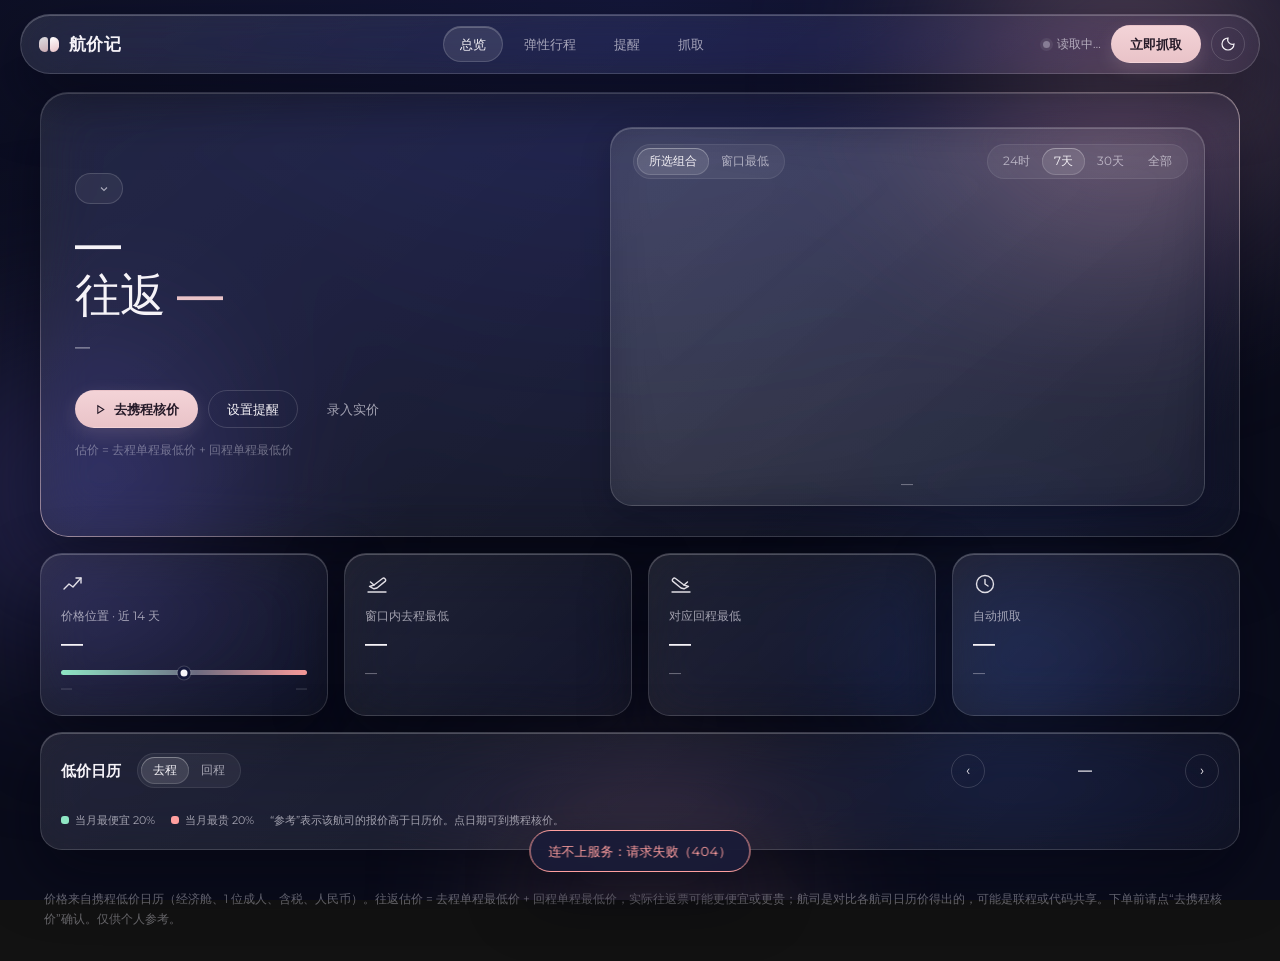
==== web/index.html @ 9f427bad "Merge pull request #7 from jerryzhou945/feat/m8-desktop M8: Windows 桌面端（玻璃界面、每小时抓取、航司、到价提醒）" ====
<!doctype html>
<html lang="zh-CN">
<head>
<meta charset="utf-8">
<meta name="viewport" content="width=device-width, initial-scale=1, viewport-fit=cover">
<meta name="color-scheme" content="dark light">
<title>航价记</title>
<link rel="icon" href="icon.svg" type="image/svg+xml">
<link rel="preconnect" href="https://fonts.googleapis.com">
<link rel="preconnect" href="https://fonts.gstatic.com" crossorigin>
<link rel="stylesheet" href="https://fonts.googleapis.com/css2?family=Montserrat:wght@400;500;600;700&display=swap">
<link rel="stylesheet" href="styles.css">
<script>
  // 在首屏渲染前套用保存的主题，避免闪一下
  try { const t = localStorage.getItem("fr-theme"); if (t) document.documentElement.setAttribute("data-theme", t); } catch (e) { /* ignore */ }
</script>
<script src="vendor/echarts.min.js"></script>
<script type="module" src="app.js"></script>
</head>
<body>
<div class="ambient" aria-hidden="true"><div class="orb a"></div><div class="orb b"></div><div class="orb c"></div><div class="orb d"></div></div>

<header class="topbar">
  <div class="topbar-inner glass">
    <div class="brand">
      <span class="brand-mark" aria-hidden="true"><i></i><i></i></span>
      航价记
    </div>
    <nav class="tabs" aria-label="页面">
      <button type="button" data-view="overview" class="on">总览</button>
      <button type="button" data-view="flex">弹性行程</button>
      <button type="button" data-view="alerts">提醒<span class="badge" id="alertBadge" hidden></span></button>
      <button type="button" data-view="runs">抓取</button>
    </nav>
    <div class="topbar-right">
      <div class="status" title="抓取状态"><span class="dot idle" id="statusDot"></span><span id="statusText">读取中…</span></div>
      <button class="btn accent" id="collectBtn" type="button">立即抓取</button>
      <button class="icon-btn" id="themeBtn" type="button" aria-label="切换深色/浅色" title="切换深色/浅色">
        <svg width="16" height="16" viewBox="0 0 24 24" fill="none" stroke="currentColor" stroke-width="1.8" aria-hidden="true"><path d="M12 3a9 9 0 1 0 9 9 7 7 0 0 1-9-9z"/></svg>
      </button>
    </div>
  </div>
</header>

<main>
  <!-- ============ 总览 ============ -->
  <section class="view active" id="view-overview" aria-label="总览">
    <div class="empty glass" id="empty" hidden>
      <div>
        <h3>还没有价格数据</h3>
        <p>点“立即抓取”记录第一份价格。之后航价记开着的时候每小时自动抓取一次，走势会越来越完整。</p>
      </div>
      <button class="btn accent" id="emptyCollect" type="button">立即抓取</button>
    </div>

    <div class="hero glass sheen">
      <div class="hero-text">
        <label class="route-pill" title="切换航线">
          <span class="visually-hidden">航线</span>
          <select id="routeSel" aria-label="航线"></select>
          <svg width="12" height="12" viewBox="0 0 24 24" fill="none" stroke="currentColor" stroke-width="2.2" aria-hidden="true"><path d="m6 9 6 6 6-6"/></svg>
        </label>
        <h1><span id="heroRoute">—</span><br><span class="soft">往返</span> <span class="accent num" id="kNow">—</span></h1>
        <p class="hero-sub" id="ovSub">—</p>
        <p class="hero-air" id="heroAir"></p>
        <div class="hero-actions">
          <a class="btn accent" id="heroLink" href="#" target="_blank" rel="noopener">
            <svg width="13" height="13" viewBox="0 0 24 24" fill="none" stroke="currentColor" stroke-width="2" aria-hidden="true"><path d="m7 5 11 7-11 7z"/></svg>去携程核价
          </a>
          <button class="btn" id="heroWatch" type="button">设置提醒</button>
          <button class="btn ghost" id="manualBtn" type="button">录入实价</button>
        </div>
        <p class="fineprint"><span id="kNowDelta" class="delta" hidden></span> 估价 = 去程单程最低价 + 回程单程最低价</p>
      </div>
      <div class="hero-pane glass inner">
        <div class="card-head">
          <div class="seg" role="group" aria-label="走势类型">
            <button type="button" data-mode="combo" aria-pressed="true">所选组合</button>
            <button type="button" data-mode="low" aria-pressed="false">窗口最低</button>
          </div>
          <div class="seg" role="group" aria-label="时间范围">
            <button type="button" data-days="1" aria-pressed="false">24时</button>
            <button type="button" data-days="7" aria-pressed="true">7天</button>
            <button type="button" data-days="30" aria-pressed="false">30天</button>
            <button type="button" data-days="0" aria-pressed="false">全部</button>
          </div>
        </div>
        <div class="chart" id="trend" role="img" aria-label="价格走势折线图"></div>
        <p class="hint" id="trendHint">—</p>
      </div>
    </div>

    <div class="kpis">
      <div class="kpi glass">
        <svg class="ico" viewBox="0 0 24 24" aria-hidden="true"><path d="M3 17l5-5 4 3 8-9"/><path d="M15 6h5v5"/></svg>
        <div class="label" id="kPctLabel">价格位置 · 近 14 天</div>
        <div class="value" id="kPct">—</div>
        <div class="range" aria-hidden="true"><i id="kPctMark" style="left:50%"></i></div>
        <div class="range-ends num"><span id="kMin">—</span><span id="kMax">—</span></div>
      </div>
      <div class="kpi glass">
        <svg class="ico" viewBox="0 0 24 24" aria-hidden="true"><path d="M3 20h18"/><path d="M4.5 14.5 9 13l8.5-6.5a2 2 0 0 1 2.9 2.6L12 16l-3 .8z"/><path d="m9 13-3.5-3"/></svg>
        <div class="label" id="kOutLabel">窗口内去程最低</div>
        <div class="value num" id="kOut">—</div>
        <div class="sub" id="kOutD">—</div>
      </div>
      <div class="kpi glass">
        <svg class="ico flip" viewBox="0 0 24 24" aria-hidden="true"><path d="M3 20h18"/><path d="M4.5 14.5 9 13l8.5-6.5a2 2 0 0 1 2.9 2.6L12 16l-3 .8z"/><path d="m9 13-3.5-3"/></svg>
        <div class="label" id="kRetLabel">对应回程最低</div>
        <div class="value num" id="kRet">—</div>
        <div class="sub" id="kRetD">—</div>
      </div>
      <div class="kpi glass">
        <svg class="ico" viewBox="0 0 24 24" aria-hidden="true"><circle cx="12" cy="12" r="8.5"/><path d="M12 7.5V12l3 2"/></svg>
        <div class="label">自动抓取</div>
        <div class="value" id="kNext">—</div>
        <div class="sub" id="kNextD">—</div>
      </div>
    </div>

    <div class="card glass">
      <div class="card-head">
        <h3>低价日历</h3>
        <div class="seg" role="group" aria-label="日历方向">
          <button type="button" data-cal="out" aria-pressed="true">去程</button>
          <button type="button" data-cal="ret" aria-pressed="false">回程</button>
        </div>
        <div class="cal-nav">
          <button class="icon-btn" id="calPrev" type="button" aria-label="上个月">‹</button>
          <span id="calLabel" class="num">—</span>
          <button class="icon-btn" id="calNext" type="button" aria-label="下个月">›</button>
        </div>
      </div>
      <div class="cal" id="cal"></div>
      <div class="legend"><span class="l0">当月最便宜 20%</span><span class="l4">当月最贵 20%</span><span class="plain">“参考”表示该航司的报价高于日历价。点日期可到携程核价。</span></div>
    </div>
  </section>

  <!-- ============ 弹性行程 ============ -->
  <section class="view" id="view-flex" aria-label="弹性行程">
    <div class="section-head">
      <h2>弹性行程</h2>
      <p>在出发窗口和游玩天数范围内，找最便宜的去回组合</p>
    </div>
    <div class="planner">
      <form class="controls glass" id="flexForm" onsubmit="return false">
        <div class="field">
          <label for="fStart">出发窗口</label>
          <div class="row">
            <input id="fStart" type="date" required>
            <span class="tilde">~</span>
            <input id="fEnd" type="date" required>
          </div>
        </div>
        <div class="field">
          <label for="fMin">游玩天数</label>
          <div class="row">
            <input id="fMin" type="number" min="1" max="120" required>
            <span class="tilde">~</span>
            <input id="fMax" type="number" min="1" max="120" required>
            <span class="tilde">天</span>
          </div>
        </div>
        <div class="field">
          <label for="fIdeal">理想天数</label>
          <div class="row"><input id="fIdeal" type="number" min="1" max="120"><span class="tilde">天</span></div>
        </div>
        <p class="form-error" id="flexError" hidden></p>
        <div class="best" id="bestCard">
          <div class="k">窗口内最低组合</div>
          <div class="v num" id="bestV">—</div>
          <div class="trip" id="bestTrip">—</div>
          <div class="air" id="bestAir"></div>
          <div class="actions">
            <a id="bestLink" href="#" target="_blank" rel="noopener">去携程核价 ↗</a>
            <button type="button" id="bestWatch">设置提醒</button>
          </div>
        </div>
        <ul class="tips" id="tips"></ul>
      </form>
      <div class="card glass">
        <div class="card-head">
          <h3>出发日 × 游玩天数</h3>
          <span class="hint" id="heatHint">点格子查看该组合走势</span>
        </div>
        <div class="heat-wrap"><div class="heat" id="heat" role="img" aria-label="出发日期与游玩天数的价格热力图"></div></div>
        <div class="table-wrap">
          <table class="toplist" aria-label="最便宜的组合">
            <thead><tr><th>出发</th><th>返回</th><th>天数</th><th class="price">去程</th><th class="price">回程</th><th class="price">估价</th><th class="price">往返实价</th><th></th></tr></thead>
            <tbody id="top"></tbody>
          </table>
        </div>
      </div>
    </div>
  </section>

  <!-- ============ 提醒 ============ -->
  <section class="view" id="view-alerts" aria-label="提醒">
    <div class="section-head">
      <h2>提醒</h2>
      <p id="alertsSub">价格到位时通知你</p>
    </div>
    <div class="grid-2">
      <div class="card glass">
        <div class="card-head">
          <h3>到价提醒</h3>
          <span class="hint">某个去回组合的估价降到你设的价格就通知</span>
          <button class="btn sm push" id="addWatch" type="button">＋ 为当前组合设提醒</button>
        </div>
        <div class="watches" id="watches"><p class="hint">读取中…</p></div>
      </div>
      <div class="card glass">
        <div class="card-head">
          <h3>通知方式</h3>
          <button class="btn sm push" id="testAlert" type="button">发一条测试</button>
        </div>
        <div class="rules">
          <label class="rule">
            <div><div class="t">桌面通知</div><div class="s" id="desktopHint">Windows 右下角弹窗，点击打开携程核价页</div></div>
            <span class="switch"><input type="checkbox" id="sDesktop"><span></span></span>
          </label>
          <div class="rule">
            <div><div class="t">微信推送</div><div class="s" id="wechatHint">—</div></div>
            <span class="pill" id="wechatPill">—</span>
          </div>
        </div>
      </div>
    </div>
    <div class="grid-2">
      <div class="card glass">
        <div class="card-head"><h3>窗口最低价规则</h3><span class="hint" id="rulesHint">针对弹性窗口里最便宜的组合</span></div>
        <div class="rules">
          <div class="rule">
            <div><div class="t">低于目标价</div><div class="s">窗口内最低往返估价跌破这个价就提醒；留空关闭</div></div>
            <span class="inline-input"><span>¥</span><input type="number" id="sTarget" min="1" step="50" placeholder="不设" aria-label="目标价"></span>
          </div>
          <label class="rule">
            <div><div class="t">出现历史新低</div><div class="s">比此前每次抓取的窗口最低价都低</div></div>
            <span class="switch"><input type="checkbox" id="sNewLow"><span></span></span>
          </label>
          <div class="rule">
            <div><div class="t">24 小时大幅降价</div><div class="s">和约 24 小时前相比的跌幅；填 0 关闭</div></div>
            <span class="inline-input"><input type="number" id="sDrop" min="0" max="90" step="1" aria-label="跌幅百分比"><span>%</span></span>
          </div>
          <div class="rule">
            <div><div class="t">抓取连续失败</div><div class="s">携程接口变化或网络问题时提醒；填 0 关闭</div></div>
            <span class="inline-input"><input type="number" id="sFail" min="0" max="50" step="1" aria-label="连续失败次数"><span>次</span></span>
          </div>
          <div class="rule">
            <div><div class="t">夜间免打扰</div><div class="s">这段时间不通知，之后的抓取再补发</div></div>
            <span class="inline-input wide"><input type="time" id="sQuietStart" aria-label="免打扰开始"><span>–</span><input type="time" id="sQuietEnd" aria-label="免打扰结束"></span>
            <span class="switch"><input type="checkbox" id="sQuietOn" aria-label="启用免打扰"><span></span></span>
          </div>
        </div>
      </div>
      <div class="card glass">
        <div class="card-head"><h3>最近提醒</h3><span class="hint" id="channelHint"></span></div>
        <div class="table-wrap">
          <table class="toplist plain" aria-label="最近提醒">
            <thead><tr><th>时间</th><th>规则</th><th>内容</th><th>状态</th></tr></thead>
            <tbody id="alertLog"></tbody>
          </table>
        </div>
      </div>
    </div>
  </section>

  <!-- ============ 抓取 ============ -->
  <section class="view" id="view-runs" aria-label="抓取">
    <div class="section-head">
      <h2>抓取记录</h2>
      <p id="runsSub">—</p>
    </div>
    <div class="kpis three">
      <div class="kpi glass">
        <svg class="ico" viewBox="0 0 24 24" aria-hidden="true"><circle cx="12" cy="12" r="8.5"/><path d="M12 7.5V12l3 2"/></svg>
        <div class="label">抓取间隔</div><div class="value" id="rInterval">—</div><div class="sub" id="rIntervalD">—</div>
      </div>
      <div class="kpi glass">
        <svg class="ico" viewBox="0 0 24 24" aria-hidden="true"><path d="M4 12a8 8 0 0 1 14-5.3L20 9"/><path d="M20 4v5h-5"/><path d="M20 12a8 8 0 0 1-14 5.3L4 15"/><path d="M4 20v-5h5"/></svg>
        <div class="label">下次抓取</div><div class="value" id="rNext">—</div><div class="sub" id="rNextD">—</div>
      </div>
      <div class="kpi glass">
        <svg class="ico" viewBox="0 0 24 24" aria-hidden="true"><path d="M12 3 3 7.5l9 4.5 9-4.5z"/><path d="m3 12 9 4.5 9-4.5"/><path d="m3 16.5 9 4.5 9-4.5"/></svg>
        <div class="label">累计记录</div><div class="value num" id="rTotal">—</div><div class="sub" id="rTotalD">—</div>
      </div>
    </div>
    <div class="card glass">
      <div class="table-wrap">
        <table class="toplist plain" aria-label="抓取记录">
          <thead><tr><th>时间</th><th>状态</th><th class="price">报价数</th><th>说明</th></tr></thead>
          <tbody id="runsBody"></tbody>
        </table>
      </div>
    </div>
  </section>
</main>

<footer>
  价格来自携程低价日历（经济舱、1 位成人、含税、人民币）。往返估价 = 去程单程最低价 + 回程单程最低价，实际往返票可能更便宜或更贵；航司是对比各航司日历价得出的，可能是联程或代码共享。下单前请点“去携程核价”确认。仅供个人参考。
</footer>

<dialog id="manualDlg" class="dlg">
  <form method="dialog" id="manualForm">
    <h3>录入真实往返价</h3>
    <p class="hint">在携程或航司官网查到的实际往返价，会显示在走势图上作对照。</p>
    <div class="field"><label for="mDepart">出发</label><input id="mDepart" type="date" required></div>
    <div class="field"><label for="mReturn">返回</label><input id="mReturn" type="date" required></div>
    <div class="field"><label for="mPrice">价格（人民币，含税）</label><input id="mPrice" type="number" min="1" step="1" required></div>
    <div class="field"><label for="mNote">备注</label><input id="mNote" type="text" maxlength="200" placeholder="如：携程往返 东航 1 次中转"></div>
    <p class="form-error" id="manualError" hidden></p>
    <div class="dlg-actions">
      <button class="btn" type="button" id="manualCancel">取消</button>
      <button class="btn accent" type="submit" id="manualSave">保存</button>
    </div>
  </form>
</dialog>

<dialog id="watchDlg" class="dlg">
  <form method="dialog" id="watchForm">
    <h3>设置到价提醒</h3>
    <p class="hint" id="watchNow">这个组合的往返估价降到目标价或更低时通知你。</p>
    <div class="field"><label for="wDepart">出发</label><input id="wDepart" type="date" required></div>
    <div class="field"><label for="wReturn">返回</label><input id="wReturn" type="date" required></div>
    <div class="field"><label for="wPrice">目标价（人民币，含税往返）</label><input id="wPrice" type="number" min="1" step="1" required></div>
    <p class="form-error" id="watchError" hidden></p>
    <div class="dlg-actions">
      <button class="btn" type="button" id="watchCancel">取消</button>
      <button class="btn accent" type="submit">保存提醒</button>
    </div>
  </form>
</dialog>

<div class="toast" id="toast" role="status" aria-live="polite" hidden></div>
</body>
</html>
---- web/styles.css ----
/* 航价记 · 玻璃风格
   深蓝紫底 + 玫瑰粉/紫罗兰光晕，上面是磨砂玻璃面板；药丸按钮，强调色是柔和的玫瑰粉。
   便宜 = 薄荷绿，贵 = 珊瑚红。布局：玻璃顶栏（页签）→ 当前页签的内容。 */
:root {
  color-scheme: dark;
  --bg: #0a0c1b;
  --bg-2: #14173a;
  --fg: #f6f3f8;
  --muted: rgba(240, 236, 246, 0.64);
  --faint: rgba(240, 236, 246, 0.38);
  --accent: #e9c3c8;
  --accent-strong: #f3d3d7;
  --accent-ink: #251a28;
  --accent-soft: rgba(233, 195, 200, 0.16);
  --glass-a: rgba(255, 255, 255, 0.10);
  --glass-b: rgba(255, 255, 255, 0.035);
  --glass-solid: rgba(26, 28, 56, 0.92);
  --field: rgba(255, 255, 255, 0.06);
  --stroke: rgba(255, 255, 255, 0.15);
  --stroke-soft: rgba(255, 255, 255, 0.08);
  --hi: rgba(255, 255, 255, 0.22);
  --grid: rgba(255, 255, 255, 0.07);
  --orb-rose: rgba(226, 168, 180, 0.42);
  --orb-violet: rgba(112, 104, 214, 0.38);
  --orb-blue: rgba(64, 96, 190, 0.34);
  --down: #8fe6c4;
  --down-soft: rgba(143, 230, 196, 0.14);
  --up: #ff9f9f;
  --up-soft: rgba(255, 159, 159, 0.13);
  --heat-0: #8fe6c4;
  --heat-1: #3f6687;
  --heat-2: #262a52;
  --heat-gap: #15183a;
  --shadow: 0 24px 60px rgba(3, 4, 16, 0.5);
  --font-display: "Montserrat", "PingFang SC", "Microsoft YaHei UI", "Microsoft YaHei", "Noto Sans SC", system-ui, sans-serif;
  --font-body: "Montserrat", "PingFang SC", "Microsoft YaHei UI", "Microsoft YaHei", "Noto Sans SC", system-ui, sans-serif;
  --r-xl: 28px;
  --r-lg: 22px;
  --r-md: 14px;
}
:root[data-theme="light"] {
  color-scheme: light;
  --bg: #eceef7;
  --bg-2: #dfe2f3;
  --fg: #1b1a30;
  --muted: rgba(27, 26, 48, 0.64);
  --faint: rgba(27, 26, 48, 0.40);
  --accent: #b46b7a;
  --accent-strong: #a25c6b;
  --accent-ink: #ffffff;
  --accent-soft: rgba(180, 107, 122, 0.13);
  --glass-a: rgba(255, 255, 255, 0.72);
  --glass-b: rgba(255, 255, 255, 0.42);
  --glass-solid: rgba(250, 250, 255, 0.95);
  --field: rgba(255, 255, 255, 0.6);
  --stroke: rgba(255, 255, 255, 0.9);
  --stroke-soft: rgba(27, 26, 48, 0.09);
  --hi: rgba(255, 255, 255, 0.95);
  --grid: rgba(27, 26, 48, 0.07);
  --orb-rose: rgba(232, 160, 176, 0.5);
  --orb-violet: rgba(150, 140, 235, 0.36);
  --orb-blue: rgba(120, 160, 240, 0.3);
  --down: #0d8f63;
  --down-soft: rgba(13, 143, 99, 0.12);
  --up: #cf4a4a;
  --up-soft: rgba(207, 74, 74, 0.10);
  --heat-0: #1aa877;
  --heat-1: #a9d8cc;
  --heat-2: #e6e3f2;
  --heat-gap: #f4f4fb;
  --shadow: 0 20px 50px rgba(60, 60, 110, 0.14);
}
* { box-sizing: border-box; }
[hidden] { display: none !important; }
html { -webkit-text-size-adjust: 100%; scrollbar-color: var(--stroke) transparent; scrollbar-width: thin; }
body {
  margin: 0; min-height: 100vh;
  background: radial-gradient(120% 90% at 50% 0%, var(--bg-2), var(--bg) 62%) fixed;
  color: var(--fg);
  font-family: var(--font-body); font-size: 14px; line-height: 1.55;
  -webkit-font-smoothing: antialiased;
}
::-webkit-scrollbar { width: 10px; height: 10px; }
::-webkit-scrollbar-thumb { background: var(--stroke); border-radius: 999px; border: 3px solid transparent; background-clip: padding-box; }
::-webkit-scrollbar-track { background: transparent; }
.num { font-family: var(--font-display); font-variant-numeric: tabular-nums; letter-spacing: -0.01em; }
.visually-hidden { position: absolute; width: 1px; height: 1px; overflow: hidden; clip: rect(0 0 0 0); white-space: nowrap; }
button, input, select { font: inherit; color: inherit; }

/* ---------- 背景光晕：给玻璃一些可以透出来的颜色 ---------- */
.ambient { position: fixed; inset: 0; z-index: 0; pointer-events: none; overflow: hidden; }
.orb { position: absolute; border-radius: 50%; filter: blur(80px); will-change: transform; }
.orb.a { width: 44vmax; height: 44vmax; right: -10vmax; top: -16vmax; background: radial-gradient(circle, var(--orb-rose), transparent 66%); animation: drift 30s ease-in-out infinite alternate; }
.orb.b { width: 40vmax; height: 40vmax; left: -14vmax; top: 26vh; background: radial-gradient(circle, var(--orb-violet), transparent 66%); animation: drift 36s ease-in-out infinite alternate-reverse; }
.orb.c { width: 34vmax; height: 34vmax; left: 34vw; bottom: -18vmax; background: radial-gradient(circle, var(--orb-rose), transparent 66%); opacity: 0.7; animation: drift 42s ease-in-out infinite alternate; }
.orb.d { width: 30vmax; height: 30vmax; right: 6vw; bottom: 4vh; background: radial-gradient(circle, var(--orb-blue), transparent 66%); animation: drift 34s ease-in-out infinite alternate-reverse; }
@keyframes drift { to { transform: translate(5vmax, 3.5vmax) scale(1.1); } }
@media (prefers-reduced-motion: reduce) { .orb { animation: none; } * { transition: none !important; } }

/* ---------- 玻璃 ---------- */
.glass {
  position: relative;
  background: linear-gradient(140deg, var(--glass-a), var(--glass-b));
  -webkit-backdrop-filter: blur(26px) saturate(150%);
  backdrop-filter: blur(26px) saturate(150%);
  border: 1px solid var(--stroke);
  border-radius: var(--r-lg);
  box-shadow: inset 0 1px 0 var(--hi), var(--shadow);
}
.glass.inner { box-shadow: inset 0 1px 0 var(--hi), 0 10px 30px rgba(3, 4, 16, 0.22); }
/* 右上角一抹暖光，像参考图里玻璃边缘的反光 */
.sheen::after {
  content: ""; position: absolute; inset: -1px; border-radius: inherit; pointer-events: none;
  padding: 1px;
  background: linear-gradient(215deg, var(--accent-strong), transparent 22%, transparent 78%, var(--accent) 100%);
  -webkit-mask: linear-gradient(#000 0 0) content-box, linear-gradient(#000 0 0);
  -webkit-mask-composite: xor; mask-composite: exclude;
  opacity: 0.55;
}

/* ---------- 顶栏 ---------- */
.topbar { position: sticky; top: 0; z-index: 20; padding: 14px 20px 6px; }
.topbar-inner {
  max-width: 1240px; margin: 0 auto;
  display: flex; align-items: center; gap: 16px; flex-wrap: wrap;
  padding: 10px 14px 10px 18px; border-radius: 999px;
}
.brand { display: flex; align-items: center; gap: 10px; font-family: var(--font-display); font-weight: 600; font-size: 17px; letter-spacing: 0.02em; }
.brand-mark { display: inline-flex; gap: 2px; }
.brand-mark i { width: 9px; height: 15px; border-radius: 4px 7px 7px 4px; background: linear-gradient(160deg, #fff, var(--accent)); }
.brand-mark i:first-child { border-radius: 7px 4px 4px 7px; opacity: 0.85; }
nav.tabs { display: flex; gap: 4px; margin: 0 auto; }
nav.tabs button {
  position: relative; border: 1px solid transparent; background: transparent; color: var(--muted); font-size: 13px; font-weight: 500;
  padding: 7px 16px; border-radius: 999px; cursor: pointer; transition: color .15s, background .15s;
}
nav.tabs button:hover { color: var(--fg); }
nav.tabs button.on { color: var(--fg); background: var(--glass-a); border-color: var(--stroke); box-shadow: inset 0 1px 0 var(--hi); }
nav.tabs button:focus-visible, .btn:focus-visible, .icon-btn:focus-visible, .seg button:focus-visible { outline: 2px solid var(--accent); outline-offset: 2px; }
.badge { display: inline-block; min-width: 16px; margin-left: 6px; padding: 0 5px; border-radius: 999px; background: var(--accent); color: var(--accent-ink); font-size: 10.5px; font-weight: 700; line-height: 16px; text-align: center; }
.topbar-right { display: flex; align-items: center; gap: 10px; }
.status { display: flex; align-items: center; gap: 7px; font-size: 12px; color: var(--muted); white-space: nowrap; }
.dot { width: 7px; height: 7px; border-radius: 50%; background: var(--down); box-shadow: 0 0 0 3px var(--down-soft); }
.dot.idle { background: var(--faint); box-shadow: 0 0 0 3px var(--grid); }
.dot.bad { background: var(--up); box-shadow: 0 0 0 3px var(--up-soft); }
.dot.busy { background: var(--accent); box-shadow: 0 0 0 3px var(--accent-soft); animation: pulse 1.2s ease-in-out infinite; }
@keyframes pulse { 50% { opacity: 0.35; } }

/* ---------- 按钮 ---------- */
.btn {
  display: inline-flex; align-items: center; justify-content: center; gap: 7px;
  font-size: 13px; font-weight: 500; color: var(--fg); background: transparent; text-decoration: none;
  border: 1px solid var(--stroke); border-radius: 999px; padding: 8px 18px; cursor: pointer; white-space: nowrap;
  transition: background .15s, border-color .15s, transform .1s;
}
.btn:hover { background: var(--glass-a); border-color: var(--hi); }
.btn:active { transform: translateY(1px); }
.btn.accent { background: linear-gradient(180deg, var(--accent-strong), var(--accent)); color: var(--accent-ink); border-color: transparent; font-weight: 600; box-shadow: 0 6px 18px var(--accent-soft); }
.btn.accent:hover { filter: brightness(1.06); }
.btn.ghost { border-color: transparent; color: var(--muted); }
.btn.sm { padding: 5px 12px; font-size: 12px; }
.btn.push { margin-left: auto; }
.btn:disabled, .btn[aria-disabled="true"] { opacity: .5; cursor: not-allowed; pointer-events: none; }
.icon-btn {
  width: 34px; height: 34px; border-radius: 50%; border: 1px solid var(--stroke);
  background: transparent; color: var(--fg); display: grid; place-items: center; cursor: pointer;
}
.icon-btn:hover { background: var(--glass-a); }
.icon-btn.sm { width: 28px; height: 28px; font-size: 16px; line-height: 1; }

/* ---------- 页面骨架 ---------- */
main { position: relative; z-index: 1; max-width: 1240px; margin: 0 auto; padding: 12px 20px 40px; }
.view { display: none; gap: 16px; }
.view.active { display: grid; animation: fade .25s ease; }
@keyframes fade { from { opacity: 0; transform: translateY(6px); } }
.section-head { display: flex; align-items: baseline; gap: 14px; flex-wrap: wrap; margin: 10px 4px 0; }
.section-head h2 { font-family: var(--font-display); font-size: 26px; font-weight: 600; margin: 0; letter-spacing: -0.01em; }
.section-head p { margin: 0; color: var(--muted); font-size: 13px; }
.grid-2 { display: grid; grid-template-columns: minmax(0, 1.15fr) minmax(0, 1fr); gap: 16px; }
.card { padding: 20px; min-width: 0; }
.card-head { display: flex; align-items: center; gap: 10px; flex-wrap: wrap; margin-bottom: 12px; }
.card-head h3 { margin: 0; font-size: 15px; font-weight: 600; font-family: var(--font-display); }
.hint { color: var(--muted); font-size: 12px; margin: 0; }

/* ---------- 总览：主视觉 ---------- */
.hero { display: grid; grid-template-columns: minmax(0, 0.92fr) minmax(0, 1.08fr); gap: 28px; align-items: center; padding: 34px 34px 30px; border-radius: var(--r-xl); }
.hero-text { min-width: 0; display: grid; gap: 14px; justify-items: start; }
.route-pill { display: inline-flex; align-items: center; gap: 4px; padding: 5px 12px 5px 14px; border-radius: 999px; border: 1px solid var(--stroke); background: var(--field); font-size: 12px; color: var(--muted); }
.route-pill select { appearance: none; -webkit-appearance: none; border: 0; background: transparent; cursor: pointer; padding: 0 2px; max-width: 260px; outline: none; }
.route-pill:focus-within { border-color: var(--accent); }
.route-pill option { background: var(--glass-solid); color: var(--fg); }
.hero h1 { font-family: var(--font-display); font-weight: 600; font-size: clamp(30px, 3.6vw, 46px); line-height: 1.12; letter-spacing: -0.02em; margin: 0; text-wrap: balance; }
.hero h1 .soft { font-weight: 500; }
.accent { color: var(--accent); }
.hero-sub { margin: 0; color: var(--fg); opacity: 0.86; font-size: 15px; max-width: 46ch; }
.hero-air { margin: -6px 0 0; display: flex; gap: 8px; flex-wrap: wrap; }
.hero-actions { display: flex; gap: 10px; flex-wrap: wrap; margin-top: 4px; }
.fineprint { margin: 0; font-size: 11.5px; color: var(--faint); display: flex; align-items: center; gap: 8px; flex-wrap: wrap; }
.delta { font-size: 12px; font-weight: 600; padding: 1px 8px; border-radius: 999px; }
.delta.down { color: var(--down); background: var(--down-soft); }
.delta.up { color: var(--up); background: var(--up-soft); }
.hero-pane { padding: 16px 16px 12px; border-radius: var(--r-lg); min-width: 0; }
.hero-pane .card-head { margin-bottom: 4px; justify-content: space-between; }
.hero-pane .hint { text-align: center; margin-top: 2px; }
.chart { width: 100%; height: 290px; }

/* 航司标签 */
.air { display: inline-flex; align-items: center; gap: 6px; padding: 2px 10px 2px 3px; border-radius: 999px; border: 1px solid var(--stroke-soft); background: var(--field); font-size: 12px; color: var(--muted); white-space: nowrap; }
.air b { font-family: var(--font-display); font-weight: 600; font-size: 10.5px; letter-spacing: 0.04em; color: var(--accent-ink); background: var(--accent); border-radius: 999px; padding: 1px 6px; }
.air.unknown { padding-left: 10px; color: var(--faint); }
.air .leg { color: var(--faint); margin-left: 4px; }
.air-code { font-family: var(--font-display); font-size: 10.5px; font-weight: 600; letter-spacing: 0.04em; color: var(--accent); }

/* 分段选择 */
.seg { display: inline-flex; padding: 3px; border-radius: 999px; border: 1px solid var(--stroke-soft); background: var(--field); }
.seg button { border: 0; background: transparent; color: var(--muted); font-size: 12px; padding: 4px 12px; border-radius: 999px; cursor: pointer; }
.seg button[aria-pressed="true"] { background: var(--glass-a); color: var(--fg); box-shadow: inset 0 0 0 1px var(--stroke), inset 0 1px 0 var(--hi); }

/* ---------- 指标卡 ---------- */
.kpis { display: grid; grid-template-columns: repeat(4, minmax(0, 1fr)); gap: 16px; }
.kpis.three { grid-template-columns: repeat(3, minmax(0, 1fr)); }
.kpi { padding: 18px 20px; display: grid; gap: 5px; align-content: start; min-width: 0; }
.ico { width: 24px; height: 24px; fill: none; stroke: var(--fg); stroke-width: 1.4; stroke-linecap: round; stroke-linejoin: round; opacity: 0.9; margin-bottom: 6px; }
.ico.flip { transform: scaleX(-1); }
.kpi .label { font-size: 12px; color: var(--muted); }
.kpi .value { font-family: var(--font-display); font-size: 22px; font-weight: 600; line-height: 1.2; }
.kpi .sub { font-size: 12px; color: var(--muted); display: flex; align-items: center; gap: 8px; flex-wrap: wrap; min-height: 22px; }
.range { position: relative; height: 5px; border-radius: 999px; background: linear-gradient(90deg, var(--down), var(--faint) 55%, var(--up)); margin-top: 8px; }
.range i { position: absolute; top: 50%; width: 13px; height: 13px; border-radius: 50%; background: var(--fg); border: 3px solid var(--bg-2); transform: translate(-50%, -50%); box-shadow: 0 0 0 1px var(--stroke); }
.range-ends { display: flex; justify-content: space-between; font-size: 11px; color: var(--faint); }

/* ---------- 低价日历 ---------- */
.cal-nav { display: flex; align-items: center; gap: 10px; margin-left: auto; }
.cal-nav span { font-weight: 600; min-width: 180px; text-align: center; }
.card-head .seg { margin-left: 6px; }
.cal { display: grid; grid-template-columns: repeat(7, minmax(0, 1fr)); gap: 6px; }
.cal .wd { font-size: 11px; color: var(--faint); text-align: center; padding-bottom: 2px; }
.cal .day {
  border-radius: 12px; padding: 7px 4px 6px; text-align: center; min-height: 64px; color: inherit; text-decoration: none;
  border: 1px solid var(--stroke-soft); background: var(--field); display: grid; align-content: center; gap: 1px;
  transition: border-color .15s, background .15s;
}
.cal a.day:hover { border-color: var(--hi); background: var(--glass-a); }
.cal a.day:focus-visible { outline: 2px solid var(--accent); outline-offset: 1px; }
.cal .day .d { font-size: 11px; color: var(--muted); }
.cal .day .p { font-size: 13px; font-weight: 600; }
.cal .day .a { font-family: var(--font-display); font-size: 10px; font-weight: 600; letter-spacing: 0.05em; color: var(--faint); min-height: 14px; }
.cal .day.t0 { background: var(--down-soft); border-color: transparent; }
.cal .day.t0 .p { color: var(--down); }
.cal .day.t4 .p { color: var(--up); }
.cal .day.none { background: transparent; border-style: dashed; }
.cal .day.none .p { color: var(--faint); font-weight: 400; }
.cal .day.best { border-color: var(--down); box-shadow: 0 0 0 1px var(--down) inset; }
.cal .day.picked { border-color: var(--accent); box-shadow: 0 0 0 1px var(--accent) inset; }
.legend { display: flex; gap: 16px; flex-wrap: wrap; font-size: 11px; color: var(--muted); margin-top: 12px; }
.legend span:not(.plain)::before { content: ""; display: inline-block; width: 8px; height: 8px; border-radius: 3px; margin-right: 6px; }
.legend .l0::before { background: var(--down); }
.legend .l4::before { background: var(--up); }

/* ---------- 弹性行程 ---------- */
.planner { display: grid; grid-template-columns: minmax(0, 372px) minmax(0, 1fr); gap: 16px; align-items: start; }
.controls { padding: 20px; display: grid; gap: 16px; align-content: start; min-width: 0; }
.field { display: grid; gap: 6px; }
.field label { font-size: 12px; color: var(--muted); }
.field .row { display: flex; gap: 8px; align-items: center; }
.field input, .inline-input input {
  width: 100%; min-width: 0; font-family: var(--font-display); font-variant-numeric: tabular-nums;
  color: var(--fg); background: var(--field); border: 1px solid var(--stroke-soft); border-radius: 12px; padding: 9px 11px;
}
.field .row input { flex: 1 1 0; }
.field .row input[type="number"] { max-width: 90px; }
/* 日期框自带的日历按钮很占地方，两个并排时收紧一点，免得撑出面板 */
.field .row input[type="date"] { padding: 9px 6px 9px 9px; font-size: 13px; }
.field .row input[type="date"]::-webkit-calendar-picker-indicator { margin-left: 2px; padding: 0; }
.field input:focus-visible, .inline-input input:focus-visible { outline: 2px solid var(--accent); outline-offset: 1px; }
.field .tilde { color: var(--faint); }
.best { position: relative; padding: 18px; border-radius: var(--r-md); display: grid; gap: 5px; background: linear-gradient(150deg, var(--accent-soft), transparent 70%), var(--field); border: 1px solid var(--stroke); }
.best .k { font-size: 12px; color: var(--muted); }
.best .v { font-size: 32px; font-weight: 600; line-height: 1.1; color: var(--accent); }
.best .trip { font-size: 13px; }
.best .air-row, .best > .air { justify-self: start; }
#bestAir { display: flex; gap: 6px; flex-wrap: wrap; }
.best .actions { display: flex; gap: 8px; flex-wrap: wrap; margin-top: 8px; }
.best .actions a, .best .actions button {
  font-size: 12px; font-weight: 600; padding: 6px 13px; border-radius: 999px; cursor: pointer; text-decoration: none;
  color: var(--accent-ink); background: var(--accent); border: 1px solid transparent;
}
.best .actions button { color: var(--fg); background: transparent; border-color: var(--stroke); }
.tips { margin: 0; padding-left: 18px; display: grid; gap: 6px; font-size: 12.5px; color: var(--muted); line-height: 1.6; }
.form-error { margin: 0; color: var(--up); font-size: 12px; }
.heat-wrap { overflow-x: auto; }
.heat { height: 380px; min-width: 640px; }
.table-wrap { overflow-x: auto; }
.toplist { width: 100%; border-collapse: collapse; font-size: 13px; margin-top: 6px; }
.toplist th { text-align: left; font-weight: 500; color: var(--faint); font-size: 11px; letter-spacing: 0.04em; padding: 6px 8px; white-space: nowrap; }
.toplist td { padding: 9px 8px; border-top: 1px solid var(--stroke-soft); white-space: nowrap; }
.toplist:not(.plain) tbody tr { cursor: pointer; }
.toplist:not(.plain) tbody tr:hover td { background: var(--field); }
.toplist tr.sel td { background: var(--accent-soft); }
.toplist td.price { font-weight: 600; text-align: right; }
.toplist td.leg { font-weight: 400; color: var(--muted); text-align: right; }
.toplist td.leg .air-code { margin-left: 6px; }
.toplist th.price { text-align: right; }
.toplist td.wrap { white-space: normal; min-width: 180px; color: var(--muted); font-size: 12px; }
.toplist td.act { text-align: right; width: 1%; }
.bell { border: 1px solid var(--stroke-soft); background: transparent; border-radius: 999px; width: 28px; height: 28px; cursor: pointer; color: var(--muted); display: inline-grid; place-items: center; }
.bell:hover { color: var(--accent); border-color: var(--accent); }
.bell svg { width: 14px; height: 14px; fill: none; stroke: currentColor; stroke-width: 1.8; stroke-linecap: round; stroke-linejoin: round; }
.loading { opacity: .5; transition: opacity .2s; }

/* ---------- 提醒 ---------- */
.rules, .watches { display: grid; gap: 8px; }
.rule, .watch { display: flex; align-items: center; gap: 12px; padding: 12px 14px; border-radius: var(--r-md); border: 1px solid var(--stroke-soft); background: var(--field); }
label.rule { cursor: pointer; }
.rule > div:first-child, .watch > div:first-child { flex: 1 1 auto; min-width: 0; }
.rule .t, .watch .t { font-weight: 500; }
.rule .s, .watch .s { font-size: 12px; color: var(--muted); display: flex; gap: 8px; flex-wrap: wrap; align-items: center; }
.watch .now { text-align: right; flex: none; }
.watch .now .v { font-family: var(--font-display); font-weight: 600; font-size: 15px; }
.watch .now .s { justify-content: flex-end; }
.watch.off { opacity: 0.6; }
.watch .del { border: 0; background: transparent; color: var(--faint); cursor: pointer; font-size: 18px; line-height: 1; padding: 4px 6px; border-radius: 8px; }
.watch .del:hover { color: var(--up); background: var(--up-soft); }
.inline-input { display: inline-flex; align-items: center; gap: 6px; color: var(--muted); flex: none; }
.inline-input input { width: 92px; padding: 6px 9px; text-align: right; }
.inline-input.wide input { width: 104px; text-align: left; }
.switch { position: relative; width: 40px; height: 22px; flex: none; }
.switch input { position: absolute; inset: 0; opacity: 0; cursor: pointer; margin: 0; z-index: 1; }
.switch span { position: absolute; inset: 0; border-radius: 999px; background: var(--grid); border: 1px solid var(--stroke-soft); transition: background .2s; }
.switch span::after { content: ""; position: absolute; top: 2px; left: 2px; width: 16px; height: 16px; border-radius: 50%; background: var(--fg); opacity: 0.75; transition: transform .2s, opacity .2s; }
.switch input:checked + span { background: var(--accent); border-color: transparent; }
.switch input:checked + span::after { transform: translateX(18px); background: var(--accent-ink); opacity: 1; }
.switch input:focus-visible + span { outline: 2px solid var(--accent); outline-offset: 2px; }
.pill { display: inline-block; font-size: 11px; font-weight: 600; padding: 2px 9px; border-radius: 999px; white-space: nowrap; }
.pill.ok, .pill.sent { color: var(--down); background: var(--down-soft); }
.pill.partial, .pill.deferred, .pill.off { color: var(--muted); background: var(--grid); }
.pill.failed, .pill.running { color: var(--up); background: var(--up-soft); }
.pill.hit { color: var(--accent-ink); background: var(--accent); }

/* ---------- 其他 ---------- */
.empty { display: flex; gap: 16px; align-items: center; justify-content: space-between; flex-wrap: wrap; padding: 18px 22px; }
.empty h3 { margin: 0 0 4px; font-family: var(--font-display); font-size: 16px; }
.empty p { margin: 0; color: var(--muted); font-size: 13px; max-width: 60ch; }
footer { position: relative; z-index: 1; max-width: 1240px; margin: 0 auto; padding: 0 24px 32px; color: var(--faint); font-size: 11.5px; line-height: 1.7; }
.dlg {
  border: 1px solid var(--stroke); border-radius: var(--r-lg); padding: 24px; width: min(420px, calc(100vw - 32px));
  background: var(--glass-solid); color: var(--fg); box-shadow: var(--shadow);
  -webkit-backdrop-filter: blur(28px) saturate(150%); backdrop-filter: blur(28px) saturate(150%);
}
.dlg::backdrop { background: rgba(5, 6, 20, 0.55); backdrop-filter: blur(4px); }
.dlg form { display: grid; gap: 13px; }
.dlg h3 { margin: 0; font-family: var(--font-display); font-size: 18px; }
.dlg .hint { margin-top: -6px; }
.dlg-actions { display: flex; justify-content: flex-end; gap: 8px; margin-top: 4px; }
.toast {
  position: fixed; left: 50%; bottom: 28px; transform: translateX(-50%); z-index: 40;
  padding: 10px 18px; border-radius: 999px; background: var(--glass-solid); color: var(--fg); border: 1px solid var(--stroke);
  -webkit-backdrop-filter: blur(20px); backdrop-filter: blur(20px);
  font-size: 13px; box-shadow: var(--shadow); max-width: calc(100vw - 32px);
}
.toast.err { border-color: var(--up); color: var(--up); }

@media (max-width: 1060px) {
  .hero { grid-template-columns: minmax(0, 1fr); padding: 26px 22px; }
  .kpis { grid-template-columns: repeat(2, minmax(0, 1fr)); }
  .grid-2, .planner { grid-template-columns: minmax(0, 1fr); }
  .status { display: none; }
}
@media (max-width: 680px) {
  .topbar { padding: 10px 12px 4px; }
  .topbar-inner { border-radius: 24px; }
  nav.tabs { order: 5; width: 100%; margin: 0; justify-content: space-between; }
  nav.tabs button { padding: 7px 10px; }
  .topbar-right { margin-left: auto; }
  main { padding: 10px 12px 32px; }
  .kpis.three { grid-template-columns: minmax(0, 1fr); }
  .chart { height: 240px; }
  .cal-nav { margin-left: 0; width: 100%; justify-content: space-between; }
  .cal .day { min-height: 56px; }
  .rule, .watch { flex-wrap: wrap; }
}
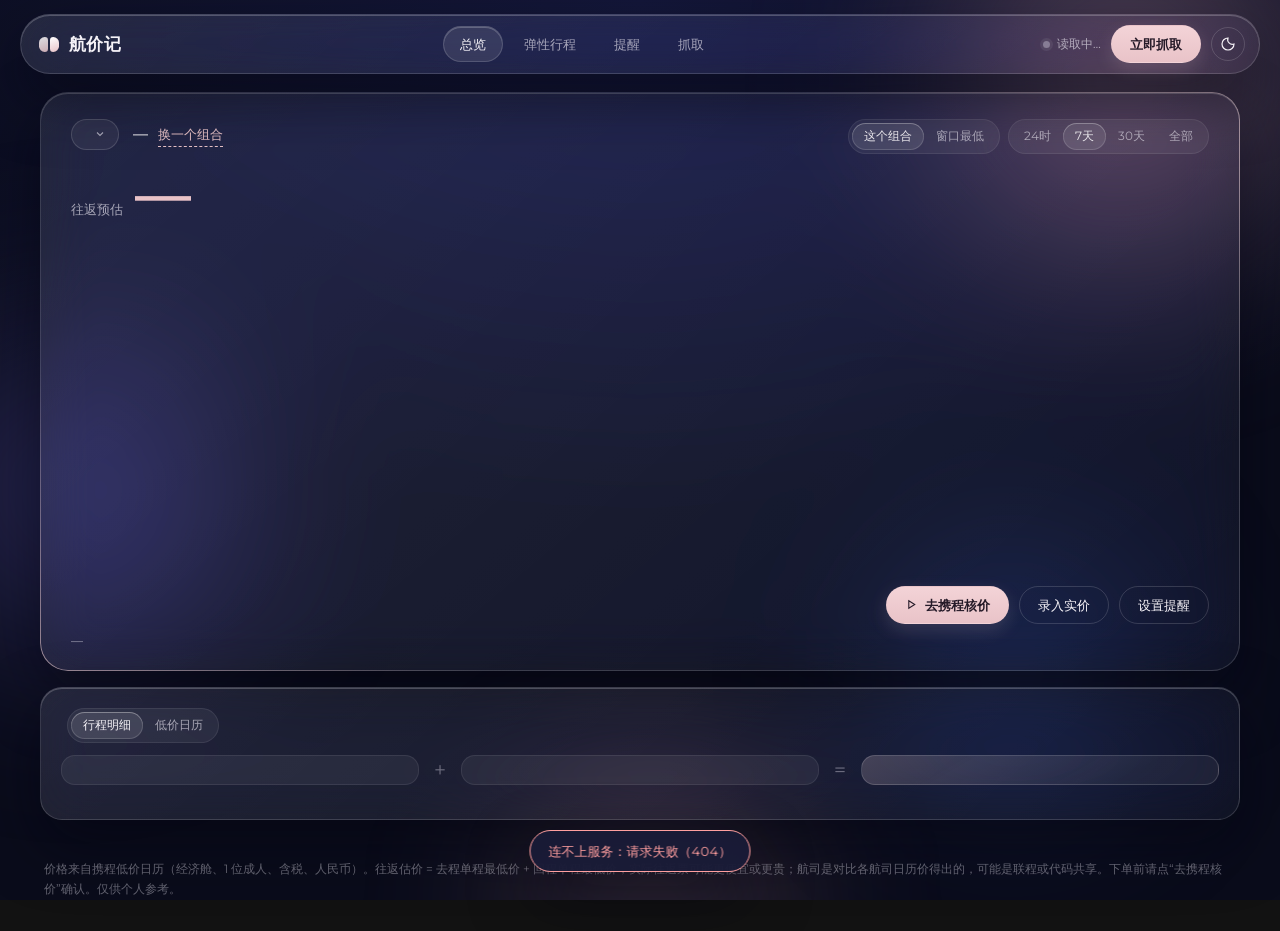
==== commit c60041a9: "Merge pull request #8 from jerryzhou945/feat/m9-roundtrip M9: 往返预估校准、首页以走势为主、更快抓取与微信配置" ====
--- a/web/index.html
+++ b/web/index.html
@@ -48,34 +48,27 @@
     <div class="empty glass" id="empty" hidden>
       <div>
         <h3>还没有价格数据</h3>
-        <p>点“立即抓取”记录第一份价格。之后航价记开着的时候每小时自动抓取一次，走势会越来越完整。</p>
+        <p>点“立即抓取”记录第一份价格。之后会按设定的间隔自动抓取，走势会越来越完整。</p>
       </div>
       <button class="btn accent" id="emptyCollect" type="button">立即抓取</button>
     </div>
 
-    <div class="hero glass sheen">
-      <div class="hero-text">
-        <label class="route-pill" title="切换航线">
-          <span class="visually-hidden">航线</span>
-          <select id="routeSel" aria-label="航线"></select>
-          <svg width="12" height="12" viewBox="0 0 24 24" fill="none" stroke="currentColor" stroke-width="2.2" aria-hidden="true"><path d="m6 9 6 6 6-6"/></svg>
-        </label>
-        <h1><span id="heroRoute">—</span><br><span class="soft">往返</span> <span class="accent num" id="kNow">—</span></h1>
-        <p class="hero-sub" id="ovSub">—</p>
-        <p class="hero-air" id="heroAir"></p>
-        <div class="hero-actions">
-          <a class="btn accent" id="heroLink" href="#" target="_blank" rel="noopener">
-            <svg width="13" height="13" viewBox="0 0 24 24" fill="none" stroke="currentColor" stroke-width="2" aria-hidden="true"><path d="m7 5 11 7-11 7z"/></svg>去携程核价
-          </a>
-          <button class="btn" id="heroWatch" type="button">设置提醒</button>
-          <button class="btn ghost" id="manualBtn" type="button">录入实价</button>
-        </div>
-        <p class="fineprint"><span id="kNowDelta" class="delta" hidden></span> 估价 = 去程单程最低价 + 回程单程最低价</p>
-      </div>
-      <div class="hero-pane glass inner">
-        <div class="card-head">
+    <div class="focus glass sheen">
+      <div class="focus-top">
+        <div class="focus-id">
+          <label class="route-pill" title="切换航线">
+            <span class="visually-hidden">航线</span>
+            <select id="routeSel" aria-label="航线"></select>
+            <svg width="12" height="12" viewBox="0 0 24 24" fill="none" stroke="currentColor" stroke-width="2.2" aria-hidden="true"><path d="m6 9 6 6 6-6"/></svg>
+          </label>
+          <div class="trip-line">
+            <span id="ovSub">—</span>
+            <button class="link-btn" id="changeTrip" type="button">换一个组合</button>
+          </div>
+        </div>
+        <div class="focus-controls">
           <div class="seg" role="group" aria-label="走势类型">
-            <button type="button" data-mode="combo" aria-pressed="true">所选组合</button>
+            <button type="button" data-mode="combo" aria-pressed="true">这个组合</button>
             <button type="button" data-mode="low" aria-pressed="false">窗口最低</button>
           </div>
           <div class="seg" role="group" aria-label="时间范围">
@@ -85,54 +78,60 @@
             <button type="button" data-days="0" aria-pressed="false">全部</button>
           </div>
         </div>
-        <div class="chart" id="trend" role="img" aria-label="价格走势折线图"></div>
-        <p class="hint" id="trendHint">—</p>
-      </div>
-    </div>
-
-    <div class="kpis">
-      <div class="kpi glass">
-        <svg class="ico" viewBox="0 0 24 24" aria-hidden="true"><path d="M3 17l5-5 4 3 8-9"/><path d="M15 6h5v5"/></svg>
-        <div class="label" id="kPctLabel">价格位置 · 近 14 天</div>
-        <div class="value" id="kPct">—</div>
-        <div class="range" aria-hidden="true"><i id="kPctMark" style="left:50%"></i></div>
-        <div class="range-ends num"><span id="kMin">—</span><span id="kMax">—</span></div>
-      </div>
-      <div class="kpi glass">
-        <svg class="ico" viewBox="0 0 24 24" aria-hidden="true"><path d="M3 20h18"/><path d="M4.5 14.5 9 13l8.5-6.5a2 2 0 0 1 2.9 2.6L12 16l-3 .8z"/><path d="m9 13-3.5-3"/></svg>
-        <div class="label" id="kOutLabel">窗口内去程最低</div>
-        <div class="value num" id="kOut">—</div>
-        <div class="sub" id="kOutD">—</div>
-      </div>
-      <div class="kpi glass">
-        <svg class="ico flip" viewBox="0 0 24 24" aria-hidden="true"><path d="M3 20h18"/><path d="M4.5 14.5 9 13l8.5-6.5a2 2 0 0 1 2.9 2.6L12 16l-3 .8z"/><path d="m9 13-3.5-3"/></svg>
-        <div class="label" id="kRetLabel">对应回程最低</div>
-        <div class="value num" id="kRet">—</div>
-        <div class="sub" id="kRetD">—</div>
-      </div>
-      <div class="kpi glass">
-        <svg class="ico" viewBox="0 0 24 24" aria-hidden="true"><circle cx="12" cy="12" r="8.5"/><path d="M12 7.5V12l3 2"/></svg>
-        <div class="label">自动抓取</div>
-        <div class="value" id="kNext">—</div>
-        <div class="sub" id="kNextD">—</div>
-      </div>
+      </div>
+      <div class="price-row">
+        <span class="price-label" id="priceLabel">往返预估</span>
+        <span class="price-value num" id="kNow">—</span>
+        <span id="kNowDelta" class="delta" hidden></span>
+        <span id="kDayDelta" class="delta" hidden></span>
+        <span class="price-note" id="priceNote"></span>
+      </div>
+      <div class="chart big" id="trend" role="img" aria-label="价格走势折线图"></div>
+      <div class="focus-foot">
+        <div class="stat-chips" id="statChips"></div>
+        <div class="hero-actions">
+          <a class="btn accent" id="heroLink" href="#" target="_blank" rel="noopener">
+            <svg width="13" height="13" viewBox="0 0 24 24" fill="none" stroke="currentColor" stroke-width="2" aria-hidden="true"><path d="m7 5 11 7-11 7z"/></svg>去携程核价
+          </a>
+          <button class="btn" id="manualBtn" type="button">录入实价</button>
+          <button class="btn" id="heroWatch" type="button">设置提醒</button>
+        </div>
+      </div>
+      <p class="hint" id="trendHint">—</p>
     </div>
 
     <div class="card glass">
       <div class="card-head">
-        <h3>低价日历</h3>
-        <div class="seg" role="group" aria-label="日历方向">
-          <button type="button" data-cal="out" aria-pressed="true">去程</button>
-          <button type="button" data-cal="ret" aria-pressed="false">回程</button>
-        </div>
-        <div class="cal-nav">
-          <button class="icon-btn" id="calPrev" type="button" aria-label="上个月">‹</button>
-          <span id="calLabel" class="num">—</span>
-          <button class="icon-btn" id="calNext" type="button" aria-label="下个月">›</button>
-        </div>
-      </div>
-      <div class="cal" id="cal"></div>
-      <div class="legend"><span class="l0">当月最便宜 20%</span><span class="l4">当月最贵 20%</span><span class="plain">“参考”表示该航司的报价高于日历价。点日期可到携程核价。</span></div>
+        <div class="seg" role="group" aria-label="明细切换">
+          <button type="button" data-ovtab="detail" aria-pressed="true">行程明细</button>
+          <button type="button" data-ovtab="cal" aria-pressed="false">低价日历</button>
+        </div>
+        <div class="cal-tools" id="calTools" hidden>
+          <div class="seg" role="group" aria-label="日历方向">
+            <button type="button" data-cal="out" aria-pressed="true">去程</button>
+            <button type="button" data-cal="ret" aria-pressed="false">回程</button>
+          </div>
+          <div class="cal-nav">
+            <button class="icon-btn" id="calPrev" type="button" aria-label="上个月">‹</button>
+            <span id="calLabel" class="num">—</span>
+            <button class="icon-btn" id="calNext" type="button" aria-label="下个月">›</button>
+          </div>
+        </div>
+      </div>
+      <div id="ovDetail">
+        <div class="legs">
+          <div class="leg-card" id="legOut"></div>
+          <div class="leg-plus" aria-hidden="true">＋</div>
+          <div class="leg-card" id="legRet"></div>
+          <div class="leg-plus" aria-hidden="true">＝</div>
+          <div class="leg-card total" id="legTotal"></div>
+        </div>
+        <p class="explain" id="calExplain"></p>
+      </div>
+      <div id="ovCal" hidden>
+        <div class="cal" id="cal"></div>
+        <div class="legend"><span class="l0">当月最便宜 20%</span><span class="l4">当月最贵 20%</span><span class="plain">单程含税价；色标是出这个最低价的航司，淡色表示只是参考航司。点日期可到携程核价。</span></div>
+      </div>
     </div>
   </section>
 
@@ -186,7 +185,7 @@
         <div class="heat-wrap"><div class="heat" id="heat" role="img" aria-label="出发日期与游玩天数的价格热力图"></div></div>
         <div class="table-wrap">
           <table class="toplist" aria-label="最便宜的组合">
-            <thead><tr><th>出发</th><th>返回</th><th>天数</th><th class="price">去程</th><th class="price">回程</th><th class="price">估价</th><th class="price">往返实价</th><th></th></tr></thead>
+            <thead><tr><th>出发</th><th>返回</th><th>天数</th><th class="price">去程</th><th class="price">回程</th><th class="price">往返预估</th><th class="price">往返实价</th><th></th></tr></thead>
             <tbody id="top"></tbody>
           </table>
         </div>
@@ -222,6 +221,7 @@
           <div class="rule">
             <div><div class="t">微信推送</div><div class="s" id="wechatHint">—</div></div>
             <span class="pill" id="wechatPill">—</span>
+            <button class="btn sm" id="wechatBtn" type="button">设置</button>
           </div>
         </div>
       </div>
@@ -274,7 +274,7 @@
     <div class="kpis three">
       <div class="kpi glass">
         <svg class="ico" viewBox="0 0 24 24" aria-hidden="true"><circle cx="12" cy="12" r="8.5"/><path d="M12 7.5V12l3 2"/></svg>
-        <div class="label">抓取间隔</div><div class="value" id="rInterval">—</div><div class="sub" id="rIntervalD">—</div>
+        <div class="label">抓取间隔</div><div class="value"><select id="intervalSel" class="plain-select" aria-label="抓取间隔"></select></div><div class="sub" id="rIntervalD">—</div>
       </div>
       <div class="kpi glass">
         <svg class="ico" viewBox="0 0 24 24" aria-hidden="true"><path d="M4 12a8 8 0 0 1 14-5.3L20 9"/><path d="M20 4v5h-5"/><path d="M20 12a8 8 0 0 1-14 5.3L4 15"/><path d="M4 20v-5h5"/></svg>
@@ -331,6 +331,44 @@
   </form>
 </dialog>
 
+<dialog id="wechatDlg" class="dlg wide">
+  <form method="dialog" id="wechatForm">
+    <h3>微信推送</h3>
+    <p class="hint">价格到位时手机也能收到。口令只保存在这台电脑的 .env 文件里。</p>
+    <div class="seg full" role="group" aria-label="推送方式">
+      <button type="button" data-wx="wxpusher_spt" aria-pressed="true">WxPusher 扫码（推荐）</button>
+      <button type="button" data-wx="pushplus" aria-pressed="false">PushPlus</button>
+      <button type="button" data-wx="wxpusher" aria-pressed="false">WxPusher 应用</button>
+    </div>
+    <div class="wx-pane" data-pane="wxpusher_spt">
+      <div class="qr-row">
+        <img id="wxQr" alt="WxPusher 极简推送二维码" width="132" height="132">
+        <ol>
+          <li>用微信扫左边的二维码，按提示关注 WxPusher</li>
+          <li>它会发给你一串以 <b>SPT_</b> 开头的口令</li>
+          <li>把口令粘贴到下面，保存后会发一条测试消息</li>
+        </ol>
+      </div>
+      <div class="field"><label for="wxSpt">SPT 口令</label><input id="wxSpt" type="password" autocomplete="off" placeholder="SPT_…"></div>
+    </div>
+    <div class="wx-pane" data-pane="pushplus" hidden>
+      <p class="hint">在 <a href="https://www.pushplus.plus" target="_blank" rel="noopener">pushplus.plus</a> 用微信登录，复制“一键复制 token”。</p>
+      <div class="field"><label for="wxPlus">PushPlus token</label><input id="wxPlus" type="password" autocomplete="off"></div>
+    </div>
+    <div class="wx-pane" data-pane="wxpusher" hidden>
+      <p class="hint">在 <a href="https://wxpusher.zjiecode.com/admin/" target="_blank" rel="noopener">WxPusher 后台</a> 新建应用拿 APP_TOKEN，关注应用后在“用户管理”里复制 UID。</p>
+      <div class="field"><label for="wxApp">APP_TOKEN</label><input id="wxApp" type="password" autocomplete="off" placeholder="AT_…"></div>
+      <div class="field"><label for="wxUid">UID</label><input id="wxUid" type="text" autocomplete="off" placeholder="UID_…"></div>
+    </div>
+    <p class="form-error" id="wechatError" hidden></p>
+    <div class="dlg-actions">
+      <button class="btn ghost" type="button" id="wechatOff">关闭微信推送</button>
+      <button class="btn" type="button" id="wechatCancel">取消</button>
+      <button class="btn accent" type="submit">保存并测试</button>
+    </div>
+  </form>
+</dialog>
+
 <div class="toast" id="toast" role="status" aria-live="polite" hidden></div>
 </body>
 </html>
--- a/web/styles.css
+++ b/web/styles.css
@@ -27,9 +27,11 @@
   --down-soft: rgba(143, 230, 196, 0.14);
   --up: #ff9f9f;
   --up-soft: rgba(255, 159, 159, 0.13);
-  --heat-0: #8fe6c4;
-  --heat-1: #3f6687;
-  --heat-2: #262a52;
+  --heat-0: #3fdc9a;
+  --heat-1: #2b8a70;
+  --heat-2: #2c3058;
+  --heat-3: #93445c;
+  --heat-4: #f26b7e;
   --heat-gap: #15183a;
   --shadow: 0 24px 60px rgba(3, 4, 16, 0.5);
   --font-display: "Montserrat", "PingFang SC", "Microsoft YaHei UI", "Microsoft YaHei", "Noto Sans SC", system-ui, sans-serif;
@@ -64,9 +66,11 @@
   --down-soft: rgba(13, 143, 99, 0.12);
   --up: #cf4a4a;
   --up-soft: rgba(207, 74, 74, 0.10);
-  --heat-0: #1aa877;
-  --heat-1: #a9d8cc;
-  --heat-2: #e6e3f2;
+  --heat-0: #17a673;
+  --heat-1: #a6dcc6;
+  --heat-2: #ecebf3;
+  --heat-3: #f2b6bd;
+  --heat-4: #dc4a5b;
   --heat-gap: #f4f4fb;
   --shadow: 0 20px 50px rgba(60, 60, 110, 0.14);
 }
@@ -379,3 +383,80 @@
   .cal .day { min-height: 56px; }
   .rule, .watch { flex-wrap: wrap; }
 }
+
+/* ---------- 首页：走势是主角 ---------- */
+.focus { padding: 26px 30px 20px; border-radius: var(--r-xl); display: grid; gap: 12px; }
+.focus-top { display: flex; align-items: flex-start; justify-content: space-between; gap: 16px; flex-wrap: wrap; }
+.focus-id { display: flex; align-items: center; gap: 14px; flex-wrap: wrap; min-width: 0; }
+.trip-line { display: flex; align-items: baseline; gap: 10px; font-size: 15px; font-weight: 500; flex-wrap: wrap; }
+.link-btn { border: 0; background: transparent; color: var(--accent); font-size: 12.5px; cursor: pointer; padding: 2px 0; border-bottom: 1px dashed currentColor; }
+.link-btn:hover { color: var(--accent-strong); }
+.link-btn:focus-visible { outline: 2px solid var(--accent); outline-offset: 3px; border-radius: 4px; }
+.focus-controls { display: flex; gap: 8px; flex-wrap: wrap; }
+.price-row { display: flex; align-items: baseline; gap: 12px; flex-wrap: wrap; }
+.price-label { font-size: 13px; color: var(--muted); }
+.price-value { font-size: clamp(38px, 4.6vw, 56px); font-weight: 600; line-height: 1; letter-spacing: -0.02em; color: var(--accent); }
+.price-note { font-size: 12.5px; color: var(--muted); margin-left: 4px; }
+.price-note b { color: var(--fg); font-weight: 600; }
+.chart.big { height: 340px; }
+.focus-foot { display: flex; align-items: center; justify-content: space-between; gap: 14px; flex-wrap: wrap; }
+.focus-foot .hero-actions { margin-top: 0; }
+.focus > .hint { margin-top: -4px; }
+.stat-chips { display: flex; gap: 8px; flex-wrap: wrap; }
+.chip { display: inline-flex; align-items: baseline; gap: 6px; padding: 5px 12px; border-radius: 999px; border: 1px solid var(--stroke-soft); background: var(--field); font-size: 12.5px; color: var(--muted); }
+.chip i { font-style: normal; }
+.chip b { font-family: var(--font-display); font-weight: 600; font-variant-numeric: tabular-nums; }
+.chip b.down { color: var(--down); }
+.chip b.up { color: var(--up); }
+.chip.strong { color: var(--fg); }
+
+/* 行程明细：去程 + 回程 = 往返 */
+.cal-tools { display: flex; align-items: center; gap: 12px; margin-left: auto; flex-wrap: wrap; }
+.cal-tools .cal-nav { margin-left: 0; }
+.legs { display: grid; grid-template-columns: minmax(0, 1fr) auto minmax(0, 1fr) auto minmax(0, 1fr); gap: 12px; align-items: center; }
+.leg-card { padding: 14px 16px; border-radius: var(--r-md); border: 1px solid var(--stroke-soft); background: var(--field); display: grid; gap: 4px; min-width: 0; }
+.leg-card .k { font-size: 12px; color: var(--muted); }
+.leg-card .v { font-size: 22px; font-weight: 600; }
+.leg-card .s { font-size: 12px; color: var(--muted); min-height: 24px; display: flex; align-items: center; }
+.leg-card.total { background: linear-gradient(150deg, var(--accent-soft), transparent 75%), var(--field); border-color: var(--stroke); }
+.leg-plus { color: var(--faint); font-size: 18px; }
+.explain { margin: 14px 2px 0; font-size: 12.5px; line-height: 1.7; color: var(--muted); max-width: 92ch; }
+.explain b { color: var(--fg); }
+
+/* 航司色标：代表色 + 中文简称 */
+.al { display: inline-block; padding: 1px 8px; border-radius: 999px; background: var(--al, #6b7190); color: #fff; font-size: 11px; font-weight: 600; line-height: 1.6; white-space: nowrap; }
+.al.ref { background: transparent; color: var(--muted); box-shadow: inset 0 0 0 1px var(--al, #6b7190); }
+.air { padding-left: 4px; }
+.air .al { margin-right: 2px; }
+.toplist td.leg .al { margin-left: 8px; }
+.cal .day .a { display: inline-flex; align-items: center; justify-content: center; gap: 4px; font-family: var(--font-body); font-size: 10.5px; font-weight: 500; letter-spacing: 0; color: var(--muted); }
+.cal .day .a i { width: 6px; height: 6px; border-radius: 50%; flex: none; }
+.cal .day .a.ref { color: var(--faint); }
+.cal .day .a.ref i { opacity: 0.45; }
+
+/* 抓取间隔选择、微信设置 */
+.plain-select { appearance: none; -webkit-appearance: none; border: 1px solid var(--stroke-soft); background: var(--field); border-radius: 12px; padding: 4px 30px 4px 12px; font-family: var(--font-display); font-size: 20px; font-weight: 600; cursor: pointer;
+  background-image: linear-gradient(45deg, transparent 50%, var(--muted) 50%), linear-gradient(135deg, var(--muted) 50%, transparent 50%); background-position: calc(100% - 16px) 55%, calc(100% - 11px) 55%; background-size: 5px 5px; background-repeat: no-repeat; }
+.plain-select:focus-visible { outline: 2px solid var(--accent); outline-offset: 2px; }
+.plain-select option { background: var(--glass-solid); color: var(--fg); font-size: 14px; }
+.dlg.wide { width: min(520px, calc(100vw - 32px)); }
+.seg.full { display: flex; }
+.seg.full button { flex: 1 1 0; padding: 6px 8px; }
+.qr-row { display: grid; grid-template-columns: auto minmax(0, 1fr); gap: 16px; align-items: center; }
+.qr-row img { border-radius: 12px; background: #fff; padding: 6px; }
+.qr-row ol { margin: 0; padding-left: 18px; display: grid; gap: 6px; font-size: 12.5px; color: var(--muted); line-height: 1.6; }
+.qr-row b { color: var(--fg); }
+.wx-pane { display: grid; gap: 12px; }
+.wx-pane a { color: var(--accent); }
+.rule .btn.sm { flex: none; }
+
+@media (max-width: 1060px) {
+  .legs { grid-template-columns: minmax(0, 1fr); }
+  .leg-plus { display: none; }
+  .focus { padding: 22px 20px 16px; }
+}
+@media (max-width: 680px) {
+  .chart.big { height: 250px; }
+  .cal-tools { margin-left: 0; width: 100%; justify-content: space-between; }
+  .qr-row { grid-template-columns: minmax(0, 1fr); justify-items: center; }
+}
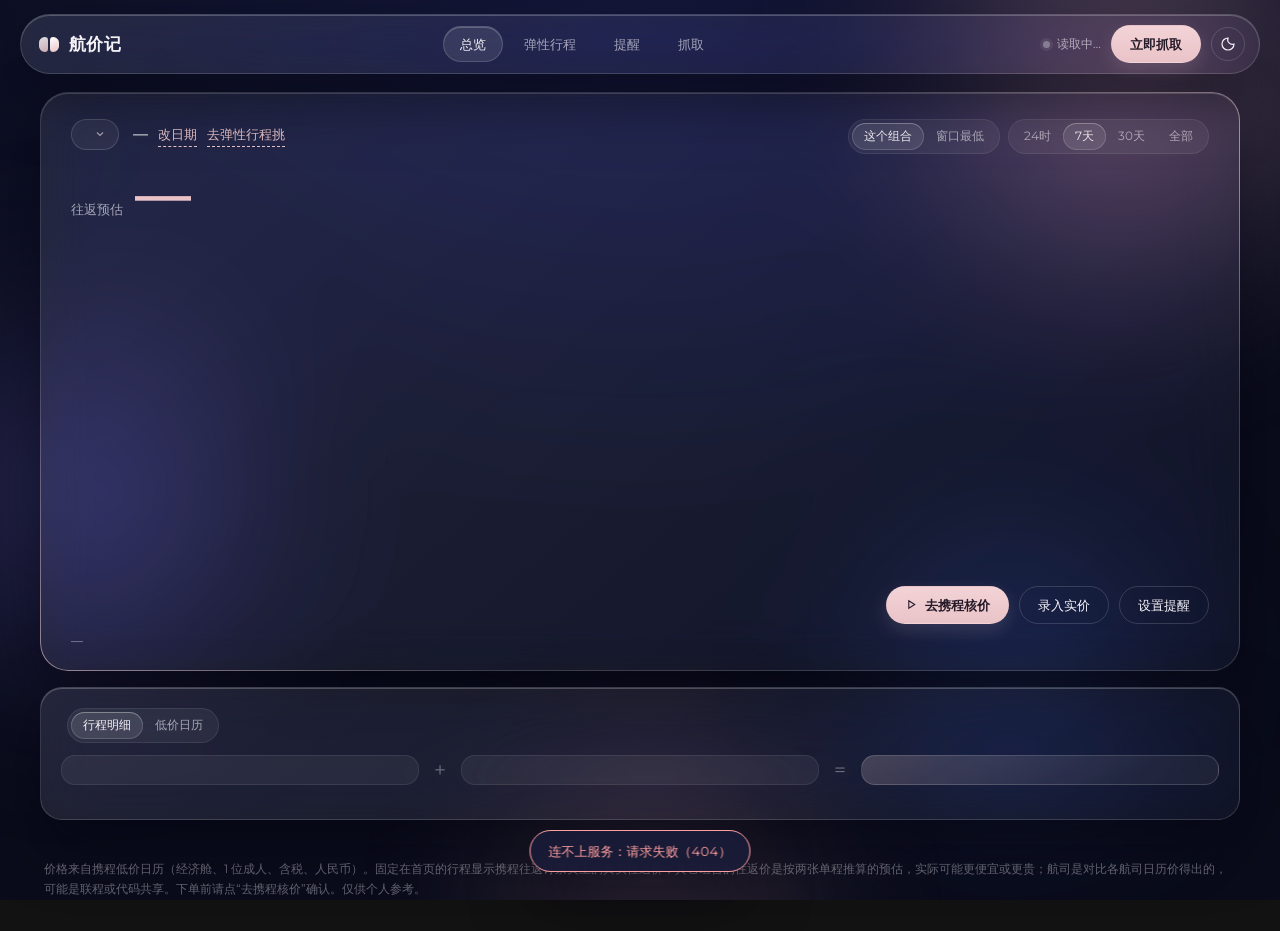
==== commit 1d4073e2: "Merge pull request #9 from jerryzhou945/feat/m10-pinned-real-price M10: 首页固定行程，并读取携程往返订票页的真实往返价" ====
--- a/web/index.html
+++ b/web/index.html
@@ -63,7 +63,11 @@
           </label>
           <div class="trip-line">
             <span id="ovSub">—</span>
-            <button class="link-btn" id="changeTrip" type="button">换一个组合</button>
+            <span class="pin-chip" id="pinChip" hidden>已固定监测</span>
+            <button class="link-btn" id="editTrip" type="button">改日期</button>
+            <button class="link-btn" id="pinThis" type="button" hidden>固定这个行程</button>
+            <button class="link-btn" id="backPinned" type="button" hidden></button>
+            <button class="link-btn" id="changeTrip" type="button">去弹性行程挑</button>
           </div>
         </div>
         <div class="focus-controls">
@@ -123,7 +127,7 @@
           <div class="leg-card" id="legOut"></div>
           <div class="leg-plus" aria-hidden="true">＋</div>
           <div class="leg-card" id="legRet"></div>
-          <div class="leg-plus" aria-hidden="true">＝</div>
+          <div class="leg-plus" id="legEq" aria-hidden="true">＝</div>
           <div class="leg-card total" id="legTotal"></div>
         </div>
         <p class="explain" id="calExplain"></p>
@@ -297,7 +301,7 @@
 </main>
 
 <footer>
-  价格来自携程低价日历（经济舱、1 位成人、含税、人民币）。往返估价 = 去程单程最低价 + 回程单程最低价，实际往返票可能更便宜或更贵；航司是对比各航司日历价得出的，可能是联程或代码共享。下单前请点“去携程核价”确认。仅供个人参考。
+  价格来自携程低价日历（经济舱、1 位成人、含税、人民币）。固定在首页的行程显示携程往返订票页上的真实往返价；其它组合的往返价是按两张单程推算的预估，实际可能更便宜或更贵；航司是对比各航司日历价得出的，可能是联程或代码共享。下单前请点“去携程核价”确认。仅供个人参考。
 </footer>
 
 <dialog id="manualDlg" class="dlg">
@@ -316,6 +320,22 @@
   </form>
 </dialog>
 
+<dialog id="tripDlg" class="dlg">
+  <form method="dialog" id="tripForm">
+    <h3>首页看哪个行程</h3>
+    <p class="hint">填你打算买的去程和回程日期。固定之后，首页一直显示这个行程，并定时去携程往返订票页读它的真实往返价。</p>
+    <div class="field"><label for="tDepart">去程日期</label><input id="tDepart" type="date" required></div>
+    <div class="field"><label for="tReturn">回程日期</label><input id="tReturn" type="date" required></div>
+    <label class="check"><input id="tPin" type="checkbox" checked><span>固定在首页，并监测携程往返实价</span></label>
+    <p class="form-error" id="tripError" hidden></p>
+    <div class="dlg-actions">
+      <button class="btn ghost" type="button" id="tripUnpin" hidden>取消固定</button>
+      <button class="btn" type="button" id="tripCancel">取消</button>
+      <button class="btn accent" type="submit">确定</button>
+    </div>
+  </form>
+</dialog>
+
 <dialog id="watchDlg" class="dlg">
   <form method="dialog" id="watchForm">
     <h3>设置到价提醒</h3>
--- a/web/styles.css
+++ b/web/styles.css
@@ -460,3 +460,13 @@
   .cal-tools { margin-left: 0; width: 100%; justify-content: space-between; }
   .qr-row { grid-template-columns: minmax(0, 1fr); justify-items: center; }
 }
+
+/* ---------- 固定行程与携程实价 ---------- */
+.pin-chip { font-size: 11.5px; font-weight: 600; padding: 2px 9px; border-radius: 999px; color: var(--accent-ink); background: var(--accent); }
+.price-note .warn { color: var(--up); }
+.price-note .live { display: inline-block; width: 7px; height: 7px; border-radius: 50%; background: var(--down); margin-right: 5px; vertical-align: 1px; }
+.price-note .live.stale { background: var(--faint); }
+.check { display: flex; align-items: center; gap: 9px; font-size: 13px; color: var(--fg); cursor: pointer; }
+.check input { width: 16px; height: 16px; accent-color: var(--accent); margin: 0; }
+.dlg-actions .btn.ghost { margin-right: auto; background: transparent; color: var(--muted); }
+
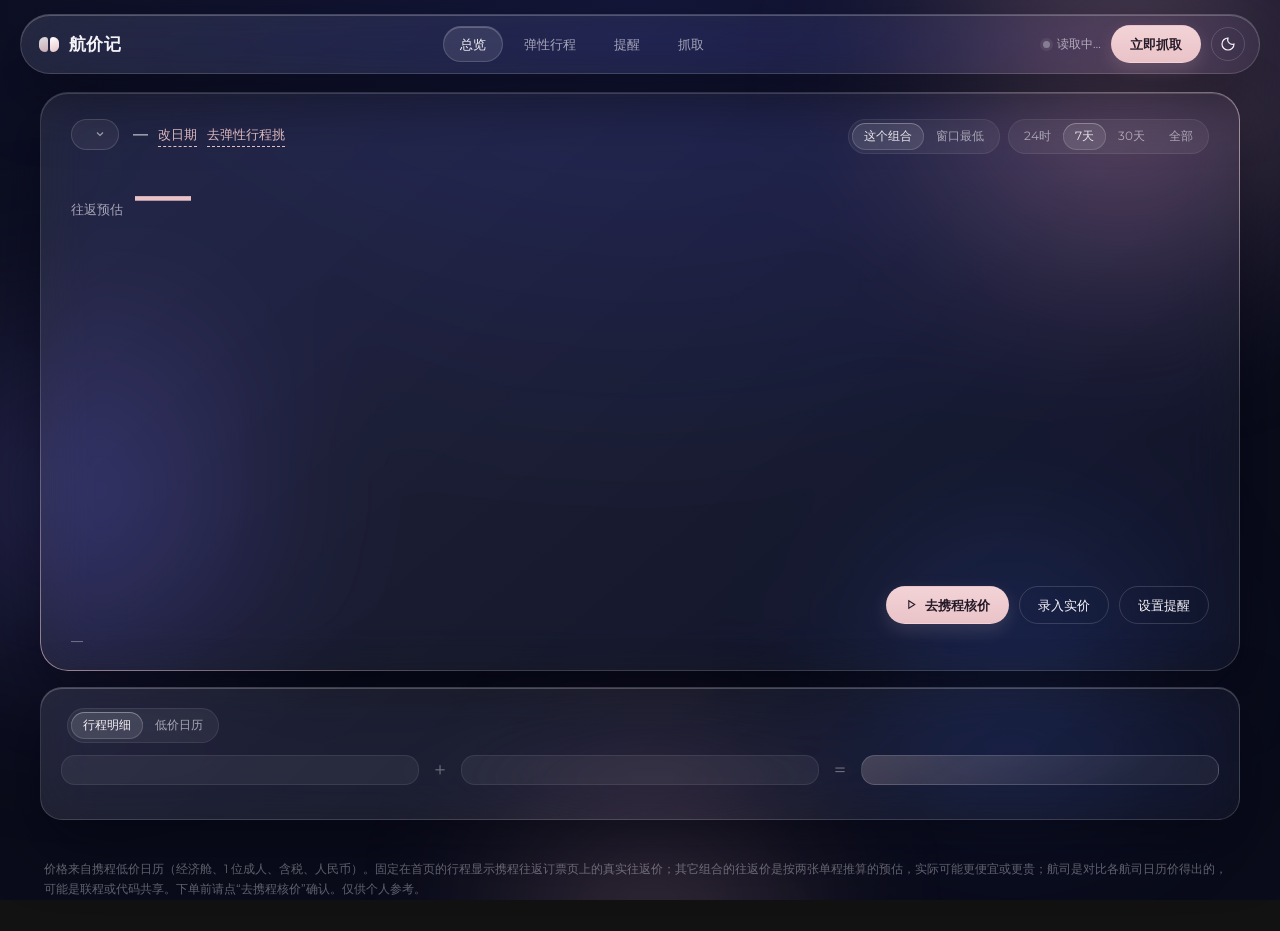
==== commit 1d2d30f1: "Merge pull request #10 from jerryzhou945/feat/m11-buy-advice M11: 购买建议（买还是等）与每日价格留档" ====
--- a/web/index.html
+++ b/web/index.html
@@ -104,6 +104,23 @@
       <p class="hint" id="trendHint">—</p>
     </div>
 
+    <div class="card glass advice" id="adviceCard" hidden>
+      <div class="advice-head">
+        <span class="verdict" id="adVerdict">—</span>
+        <h3 id="adHeadline">—</h3>
+      </div>
+      <div class="advice-body">
+        <ul class="advice-reasons" id="adReasons"></ul>
+        <div class="advice-side">
+          <div class="k">今天 → 出发：常见的涨价节点</div>
+          <div class="timeline" id="adTimeline"></div>
+          <button class="btn accent" id="adWatch" type="button">设到价提醒</button>
+        </div>
+      </div>
+      <div class="advice-alts" id="adAlts" hidden></div>
+      <p class="hint" id="adFoot"></p>
+    </div>
+
     <div class="card glass">
       <div class="card-head">
         <div class="seg" role="group" aria-label="明细切换">
--- a/web/styles.css
+++ b/web/styles.css
@@ -470,3 +470,40 @@
 .check input { width: 16px; height: 16px; accent-color: var(--accent); margin: 0; }
 .dlg-actions .btn.ghost { margin-right: auto; background: transparent; color: var(--muted); }
 
+
+/* ---------- 买还是等 ---------- */
+.advice-head { display: flex; align-items: center; gap: 12px; flex-wrap: wrap; margin-bottom: 14px; }
+.advice-head h3 { margin: 0; font-size: 16px; font-weight: 600; font-family: var(--font-display); line-height: 1.45; }
+.verdict { font-size: 12px; font-weight: 700; padding: 4px 12px; border-radius: 999px; white-space: nowrap; }
+.verdict.buy { color: var(--accent-ink); background: var(--accent); }
+.verdict.watch { color: var(--fg); background: var(--accent-soft); border: 1px solid var(--stroke); }
+.verdict.wait { color: var(--down); background: var(--down-soft); }
+.advice-body { display: grid; grid-template-columns: minmax(0, 1.4fr) minmax(0, 1fr); gap: 20px; align-items: start; }
+.advice-reasons { margin: 0; padding: 0 0 0 18px; display: grid; gap: 7px; font-size: 13px; line-height: 1.6; color: var(--muted); }
+.advice-reasons li::marker { color: var(--faint); }
+.advice-side { display: grid; gap: 10px; padding: 14px; border-radius: var(--r-md); border: 1px solid var(--stroke-soft); background: var(--field); }
+.advice-side .k { font-size: 12px; color: var(--muted); }
+.advice-side .btn { justify-self: start; }
+.timeline { position: relative; height: 54px; margin: 4px 14px 0; }
+.timeline .bar { position: absolute; left: 0; right: 0; top: 14px; height: 4px; border-radius: 4px; background: linear-gradient(90deg, var(--down-soft), var(--up)); opacity: .85; }
+.timeline .mk { position: absolute; top: 8px; transform: translateX(-50%); display: grid; justify-items: center; gap: 6px; font-size: 10.5px; color: var(--faint); white-space: nowrap; font-variant-numeric: tabular-nums; }
+.timeline .mk i { width: 8px; height: 8px; margin-top: 2px; border-radius: 50%; background: var(--glass-solid); border: 2px solid var(--muted); }
+.timeline .mk.today i { border-color: var(--fg); background: var(--fg); }
+.timeline .mk.today { color: var(--fg); }
+.timeline .mk.deadline i { width: 12px; height: 12px; margin-top: 0; border-color: var(--accent); background: var(--accent); }
+.timeline .mk.deadline { color: var(--accent); font-weight: 600; }
+.timeline .mk.dep i { border-color: var(--up); background: var(--up); }
+.timeline .mk.end { transform: translateX(calc(-100% + 6px)); justify-items: end; }
+.timeline .mk.start { transform: translateX(-6px); justify-items: start; }
+.advice-alts { margin-top: 16px; display: grid; gap: 8px; }
+.advice-alts .k { font-size: 12px; color: var(--muted); }
+.alt-row { display: flex; align-items: center; gap: 10px; flex-wrap: wrap; padding: 9px 12px; border-radius: var(--r-md); border: 1px solid var(--stroke-soft); background: var(--field); color: inherit; text-decoration: none; font-size: 13px; }
+.alt-row:hover { border-color: var(--hi); background: var(--glass-a); }
+.alt-row .when { font-weight: 600; }
+.alt-row .price { margin-left: auto; font-family: var(--font-display); font-weight: 600; font-variant-numeric: tabular-nums; }
+.alt-row .save { color: var(--down); font-size: 12px; font-weight: 600; }
+.advice .hint { margin-top: 12px; line-height: 1.6; }
+@media (max-width: 680px) {
+  .advice-body { grid-template-columns: 1fr; }
+  .timeline .mk:not(.deadline):not(.dep) { font-size: 0; }   /* 手机上只给最晚购买日和出发日写字 */
+}
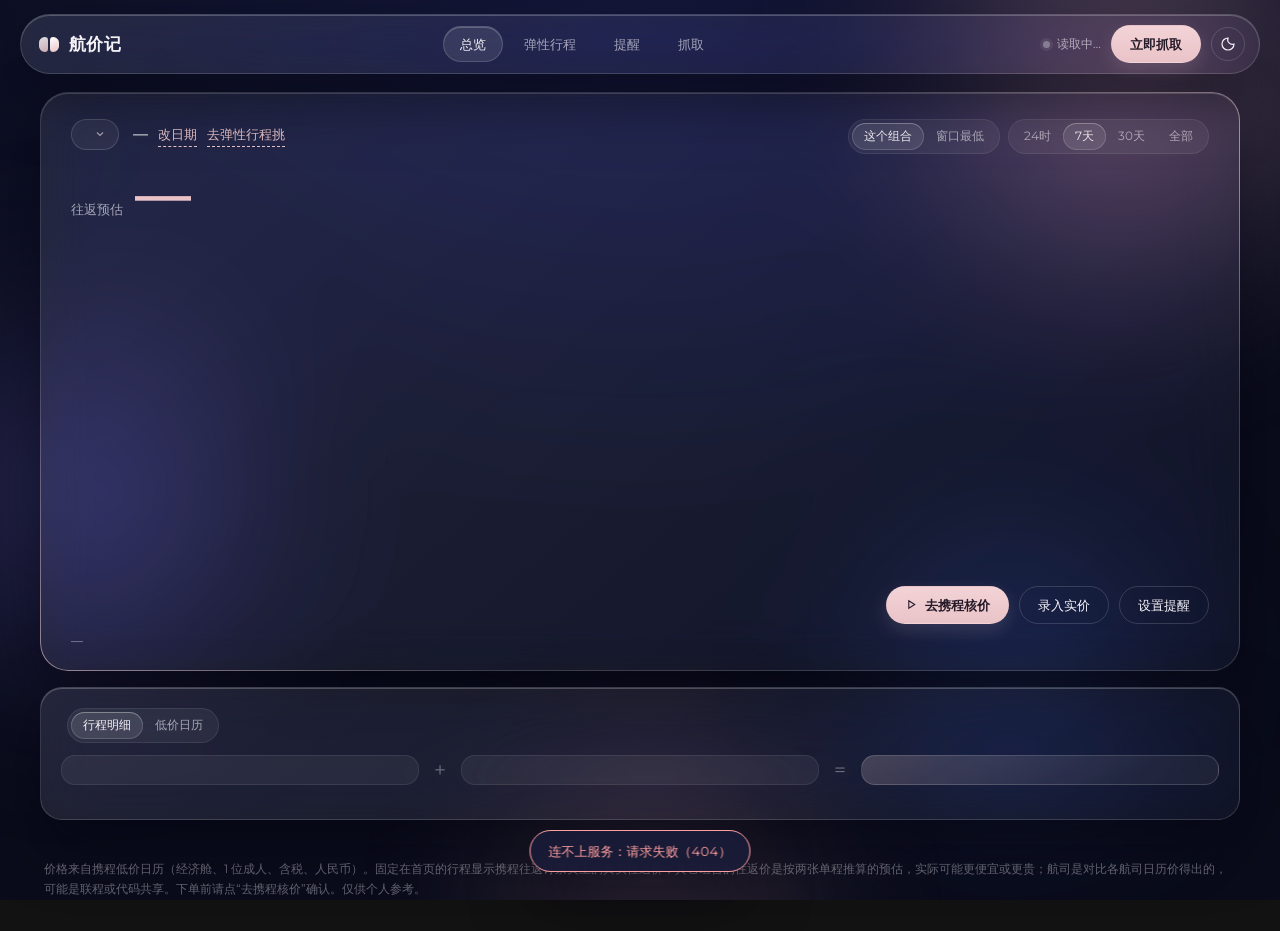
==== commit d0f4d6ad: "feat: 走势图携程蓝线、同程绿线；买还是等卡片加哪家更稳妥 Co-Authored-By: Claude Opus 5.5 <noreply@anthropic.com>" ====
--- a/web/index.html
+++ b/web/index.html
@@ -117,6 +117,7 @@
           <button class="btn accent" id="adWatch" type="button">设到价提醒</button>
         </div>
       </div>
+      <div class="platforms" id="adPlatforms" hidden></div>
       <div class="advice-alts" id="adAlts" hidden></div>
       <p class="hint" id="adFoot"></p>
     </div>
@@ -368,13 +369,30 @@
   </form>
 </dialog>
 
+<dialog id="routeDlg" class="dlg">
+  <form method="dialog" id="routeForm">
+    <h3>添加出发地</h3>
+    <p class="hint">选一个出发城市，加一条航线一起监测；之后每次抓取都会记录它的价格，首页左上角可以切换。</p>
+    <div class="field"><label for="rOrigin">出发地</label><select id="rOrigin" required></select></div>
+    <div class="field" id="rCodeField" hidden><label for="rCode">城市三字码</label><input id="rCode" type="text" maxlength="3" autocomplete="off" placeholder="如 PHX" pattern="[A-Za-z]{3}"></div>
+    <div class="field"><label for="rDest">目的地</label><select id="rDest" required></select></div>
+    <p class="hint" id="routeLimit"></p>
+    <div class="route-list" id="routeList"></div>
+    <p class="form-error" id="routeError" hidden></p>
+    <div class="dlg-actions">
+      <button class="btn" type="button" id="routeCancel">取消</button>
+      <button class="btn accent" type="submit">添加并抓取</button>
+    </div>
+  </form>
+</dialog>
+
 <dialog id="wechatDlg" class="dlg wide">
   <form method="dialog" id="wechatForm">
     <h3>微信推送</h3>
     <p class="hint">价格到位时手机也能收到。口令只保存在这台电脑的 .env 文件里。</p>
     <div class="seg full" role="group" aria-label="推送方式">
-      <button type="button" data-wx="wxpusher_spt" aria-pressed="true">WxPusher 扫码（推荐）</button>
-      <button type="button" data-wx="pushplus" aria-pressed="false">PushPlus</button>
+      <button type="button" data-wx="pushplus" aria-pressed="false">PushPlus（微信里收）</button>
+      <button type="button" data-wx="wxpusher_spt" aria-pressed="true">WxPusher（需装 App）</button>
       <button type="button" data-wx="wxpusher" aria-pressed="false">WxPusher 应用</button>
     </div>
     <div class="wx-pane" data-pane="wxpusher_spt">
@@ -384,12 +402,13 @@
           <li>用微信扫左边的二维码，按提示关注 WxPusher</li>
           <li>它会发给你一串以 <b>SPT_</b> 开头的口令</li>
           <li>把口令粘贴到下面，保存后会发一条测试消息</li>
+          <li>WxPusher 现在把消息推到它自己的 App，需要装 WxPusher App 并用同一个微信登录才收得到</li>
         </ol>
       </div>
       <div class="field"><label for="wxSpt">SPT 口令</label><input id="wxSpt" type="password" autocomplete="off" placeholder="SPT_…"></div>
     </div>
     <div class="wx-pane" data-pane="pushplus" hidden>
-      <p class="hint">在 <a href="https://www.pushplus.plus" target="_blank" rel="noopener">pushplus.plus</a> 用微信登录，复制“一键复制 token”。</p>
+      <p class="hint">在 <a href="https://www.pushplus.plus" target="_blank" rel="noopener">pushplus.plus</a> 用微信登录，复制“一键复制 token”。提醒会出现在微信里的 pushplus 公众号。</p>
       <div class="field"><label for="wxPlus">PushPlus token</label><input id="wxPlus" type="password" autocomplete="off"></div>
     </div>
     <div class="wx-pane" data-pane="wxpusher" hidden>
--- a/web/styles.css
+++ b/web/styles.css
@@ -24,6 +24,8 @@
   --orb-violet: rgba(112, 104, 214, 0.38);
   --orb-blue: rgba(64, 96, 190, 0.34);
   --down: #8fe6c4;
+  --ctrip-line: #6aa8ff;  /* 走势图：携程蓝 */
+  --ly-line: #4fd99a;     /* 走势图：同程绿 */
   --down-soft: rgba(143, 230, 196, 0.14);
   --up: #ff9f9f;
   --up-soft: rgba(255, 159, 159, 0.13);
@@ -63,6 +65,8 @@
   --orb-violet: rgba(150, 140, 235, 0.36);
   --orb-blue: rgba(120, 160, 240, 0.3);
   --down: #0d8f63;
+  --ctrip-line: #2b6fd6;
+  --ly-line: #11935f;
   --down-soft: rgba(13, 143, 99, 0.12);
   --up: #cf4a4a;
   --up-soft: rgba(207, 74, 74, 0.10);
@@ -267,7 +271,7 @@
 .field { display: grid; gap: 6px; }
 .field label { font-size: 12px; color: var(--muted); }
 .field .row { display: flex; gap: 8px; align-items: center; }
-.field input, .inline-input input {
+.field input, .field select, .inline-input input {
   width: 100%; min-width: 0; font-family: var(--font-display); font-variant-numeric: tabular-nums;
   color: var(--fg); background: var(--field); border: 1px solid var(--stroke-soft); border-radius: 12px; padding: 9px 11px;
 }
@@ -276,7 +280,7 @@
 /* 日期框自带的日历按钮很占地方，两个并排时收紧一点，免得撑出面板 */
 .field .row input[type="date"] { padding: 9px 6px 9px 9px; font-size: 13px; }
 .field .row input[type="date"]::-webkit-calendar-picker-indicator { margin-left: 2px; padding: 0; }
-.field input:focus-visible, .inline-input input:focus-visible { outline: 2px solid var(--accent); outline-offset: 1px; }
+.field input:focus-visible, .field select:focus-visible, .inline-input input:focus-visible { outline: 2px solid var(--accent); outline-offset: 1px; }
 .field .tilde { color: var(--faint); }
 .best { position: relative; padding: 18px; border-radius: var(--r-md); display: grid; gap: 5px; background: linear-gradient(150deg, var(--accent-soft), transparent 70%), var(--field); border: 1px solid var(--stroke); }
 .best .k { font-size: 12px; color: var(--muted); }
@@ -507,3 +511,33 @@
   .advice-body { grid-template-columns: 1fr; }
   .timeline .mk:not(.deadline):not(.dep) { font-size: 0; }   /* 手机上只给最晚购买日和出发日写字 */
 }
+
+/* ---------- 添加出发地 ---------- */
+.route-list { display: grid; gap: 6px; }
+.route-list:empty { display: none; }
+.route-list .k { font-size: 12px; color: var(--muted); }
+.route-item { display: flex; align-items: center; gap: 10px; padding: 7px 10px 7px 12px; border-radius: var(--r-md); border: 1px solid var(--stroke-soft); background: var(--field); font-size: 13px; }
+.route-item .btn { margin-left: auto; }
+.field select option, .field select optgroup { color: var(--fg); background: var(--glass-solid); }
+
+/* ---------- 同程对比 ---------- */
+.src-tag { display: inline-block; margin-right: 6px; padding: 0 7px; border-radius: 999px; font-size: 11px; font-weight: 700; color: var(--ly-line); background: var(--down-soft); }
+.price-note b.down { color: var(--down); }
+.price-note a { color: inherit; }
+
+/* ---------- 哪家更稳妥 ---------- */
+.platforms { margin-top: 16px; display: grid; gap: 8px; }
+.platforms .k { font-size: 12px; color: var(--muted); }
+.pf-row { display: grid; grid-template-columns: repeat(2, minmax(0, 1fr)); gap: 10px; }
+.pf { padding: 12px 14px; border-radius: var(--r-md); border: 1px solid var(--stroke-soft); background: var(--field); border-top: 3px solid var(--pf, var(--stroke)); }
+.pf.ctrip { --pf: var(--ctrip-line); }
+.pf.ly { --pf: var(--ly-line); }
+.pf.picked { border-color: var(--pf); box-shadow: 0 0 0 1px var(--pf) inset; }
+.pf-head { display: flex; align-items: center; gap: 8px; }
+.pf-name { font-weight: 600; color: var(--pf); }
+.pf-badge { font-size: 11px; font-weight: 700; padding: 1px 8px; border-radius: 999px; color: var(--accent-ink); background: var(--pf); }
+.pf-price { margin: 4px 0 2px; font-family: var(--font-display); font-size: 22px; font-weight: 600; }
+.pf-meta { font-size: 12px; color: var(--muted); }
+.pf-reason { margin: 2px 0 0; font-size: 13px; color: var(--fg); line-height: 1.6; }
+.pf-check { margin: 0; padding-left: 18px; font-size: 12.5px; color: var(--muted); line-height: 1.7; }
+@media (max-width: 680px) { .pf-row { grid-template-columns: 1fr; } }
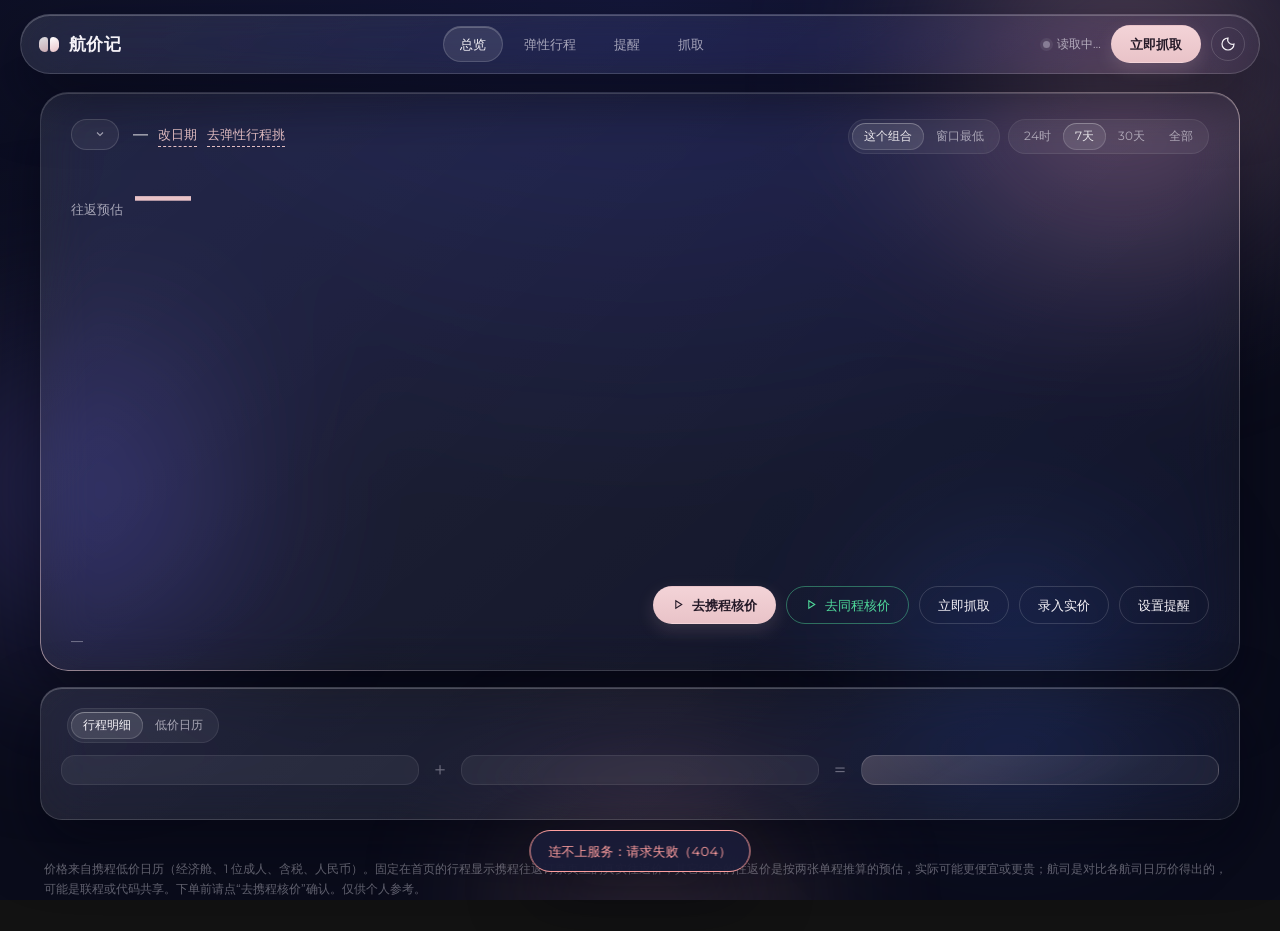
==== commit 0b4db70f: "feat: 首页加去同程核价、立即抓取（同时重读携程和同程实价） Co-Authored-By: Claude Opus 5.5 <noreply@anthropic.com>" ====
--- a/web/index.html
+++ b/web/index.html
@@ -97,6 +97,10 @@
           <a class="btn accent" id="heroLink" href="#" target="_blank" rel="noopener">
             <svg width="13" height="13" viewBox="0 0 24 24" fill="none" stroke="currentColor" stroke-width="2" aria-hidden="true"><path d="m7 5 11 7-11 7z"/></svg>去携程核价
           </a>
+          <a class="btn ly-btn" id="heroLy" href="#" target="_blank" rel="noopener">
+            <svg width="13" height="13" viewBox="0 0 24 24" fill="none" stroke="currentColor" stroke-width="2" aria-hidden="true"><path d="m7 5 11 7-11 7z"/></svg>去同程核价
+          </a>
+          <button class="btn" id="heroCollect" type="button" title="马上抓一次日历价，并重新读携程、同程的往返实价">立即抓取</button>
           <button class="btn" id="manualBtn" type="button">录入实价</button>
           <button class="btn" id="heroWatch" type="button">设置提醒</button>
         </div>
--- a/web/styles.css
+++ b/web/styles.css
@@ -541,3 +541,6 @@
 .pf-reason { margin: 2px 0 0; font-size: 13px; color: var(--fg); line-height: 1.6; }
 .pf-check { margin: 0; padding-left: 18px; font-size: 12.5px; color: var(--muted); line-height: 1.7; }
 @media (max-width: 680px) { .pf-row { grid-template-columns: 1fr; } }
+
+.btn.ly-btn { color: var(--ly-line); border-color: color-mix(in srgb, var(--ly-line) 45%, transparent); }
+.btn.ly-btn:hover { background: var(--down-soft); }
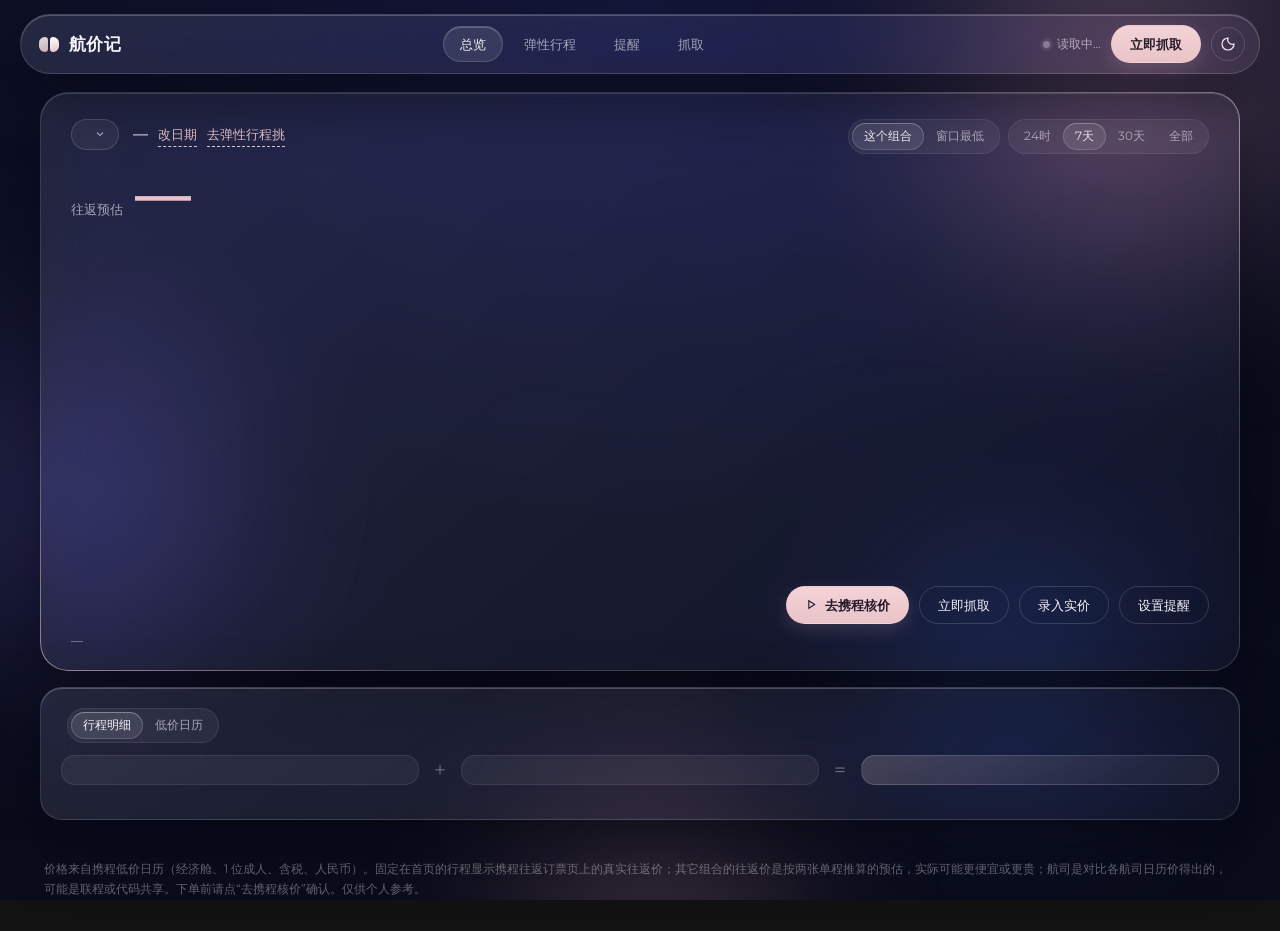
==== commit cbdf1292: "fix: 切换出发地后不再显示上一条航线的数据；窗口最低走势改阶梯线、去掉乱码标签；首页去掉同程 Co-Authored-By: Claude Opus 5.5 <noreply@anthropic." ====
--- a/web/index.html
+++ b/web/index.html
@@ -97,10 +97,7 @@
           <a class="btn accent" id="heroLink" href="#" target="_blank" rel="noopener">
             <svg width="13" height="13" viewBox="0 0 24 24" fill="none" stroke="currentColor" stroke-width="2" aria-hidden="true"><path d="m7 5 11 7-11 7z"/></svg>去携程核价
           </a>
-          <a class="btn ly-btn" id="heroLy" href="#" target="_blank" rel="noopener">
-            <svg width="13" height="13" viewBox="0 0 24 24" fill="none" stroke="currentColor" stroke-width="2" aria-hidden="true"><path d="m7 5 11 7-11 7z"/></svg>去同程核价
-          </a>
-          <button class="btn" id="heroCollect" type="button" title="马上抓一次日历价，并重新读携程、同程的往返实价">立即抓取</button>
+          <button class="btn" id="heroCollect" type="button" title="马上抓一次日历价，并重新读携程的往返实价">立即抓取</button>
           <button class="btn" id="manualBtn" type="button">录入实价</button>
           <button class="btn" id="heroWatch" type="button">设置提醒</button>
         </div>
@@ -121,7 +118,6 @@
           <button class="btn accent" id="adWatch" type="button">设到价提醒</button>
         </div>
       </div>
-      <div class="platforms" id="adPlatforms" hidden></div>
       <div class="advice-alts" id="adAlts" hidden></div>
       <p class="hint" id="adFoot"></p>
     </div>
--- a/web/styles.css
+++ b/web/styles.css
@@ -25,7 +25,6 @@
   --orb-blue: rgba(64, 96, 190, 0.34);
   --down: #8fe6c4;
   --ctrip-line: #6aa8ff;  /* 走势图：携程蓝 */
-  --ly-line: #4fd99a;     /* 走势图：同程绿 */
   --down-soft: rgba(143, 230, 196, 0.14);
   --up: #ff9f9f;
   --up-soft: rgba(255, 159, 159, 0.13);
@@ -66,7 +65,6 @@
   --orb-blue: rgba(120, 160, 240, 0.3);
   --down: #0d8f63;
   --ctrip-line: #2b6fd6;
-  --ly-line: #11935f;
   --down-soft: rgba(13, 143, 99, 0.12);
   --up: #cf4a4a;
   --up-soft: rgba(207, 74, 74, 0.10);
@@ -520,27 +518,5 @@
 .route-item .btn { margin-left: auto; }
 .field select option, .field select optgroup { color: var(--fg); background: var(--glass-solid); }
 
-/* ---------- 同程对比 ---------- */
-.src-tag { display: inline-block; margin-right: 6px; padding: 0 7px; border-radius: 999px; font-size: 11px; font-weight: 700; color: var(--ly-line); background: var(--down-soft); }
-.price-note b.down { color: var(--down); }
-.price-note a { color: inherit; }
-
-/* ---------- 哪家更稳妥 ---------- */
-.platforms { margin-top: 16px; display: grid; gap: 8px; }
-.platforms .k { font-size: 12px; color: var(--muted); }
-.pf-row { display: grid; grid-template-columns: repeat(2, minmax(0, 1fr)); gap: 10px; }
-.pf { padding: 12px 14px; border-radius: var(--r-md); border: 1px solid var(--stroke-soft); background: var(--field); border-top: 3px solid var(--pf, var(--stroke)); }
-.pf.ctrip { --pf: var(--ctrip-line); }
-.pf.ly { --pf: var(--ly-line); }
-.pf.picked { border-color: var(--pf); box-shadow: 0 0 0 1px var(--pf) inset; }
-.pf-head { display: flex; align-items: center; gap: 8px; }
-.pf-name { font-weight: 600; color: var(--pf); }
-.pf-badge { font-size: 11px; font-weight: 700; padding: 1px 8px; border-radius: 999px; color: var(--accent-ink); background: var(--pf); }
-.pf-price { margin: 4px 0 2px; font-family: var(--font-display); font-size: 22px; font-weight: 600; }
-.pf-meta { font-size: 12px; color: var(--muted); }
-.pf-reason { margin: 2px 0 0; font-size: 13px; color: var(--fg); line-height: 1.6; }
-.pf-check { margin: 0; padding-left: 18px; font-size: 12.5px; color: var(--muted); line-height: 1.7; }
-@media (max-width: 680px) { .pf-row { grid-template-columns: 1fr; } }
-
-.btn.ly-btn { color: var(--ly-line); border-color: color-mix(in srgb, var(--ly-line) 45%, transparent); }
-.btn.ly-btn:hover { background: var(--down-soft); }
+
+
